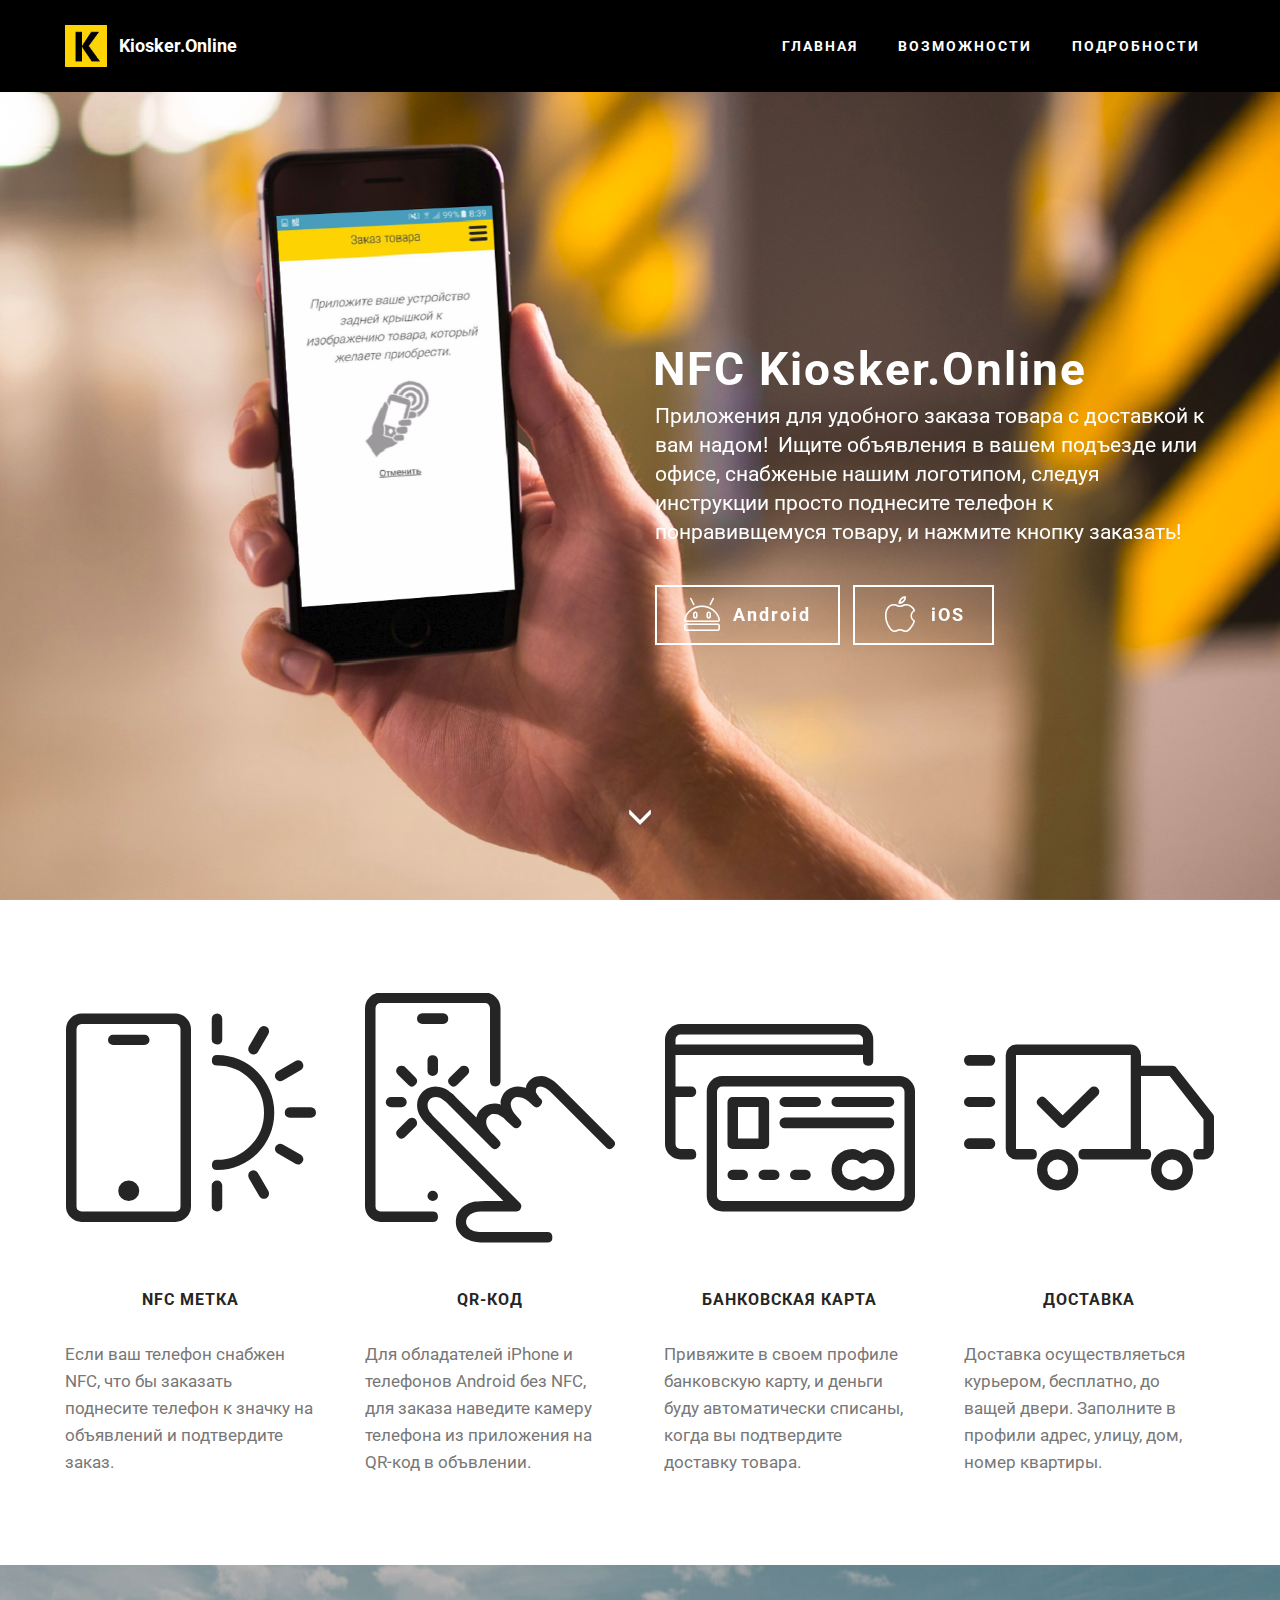
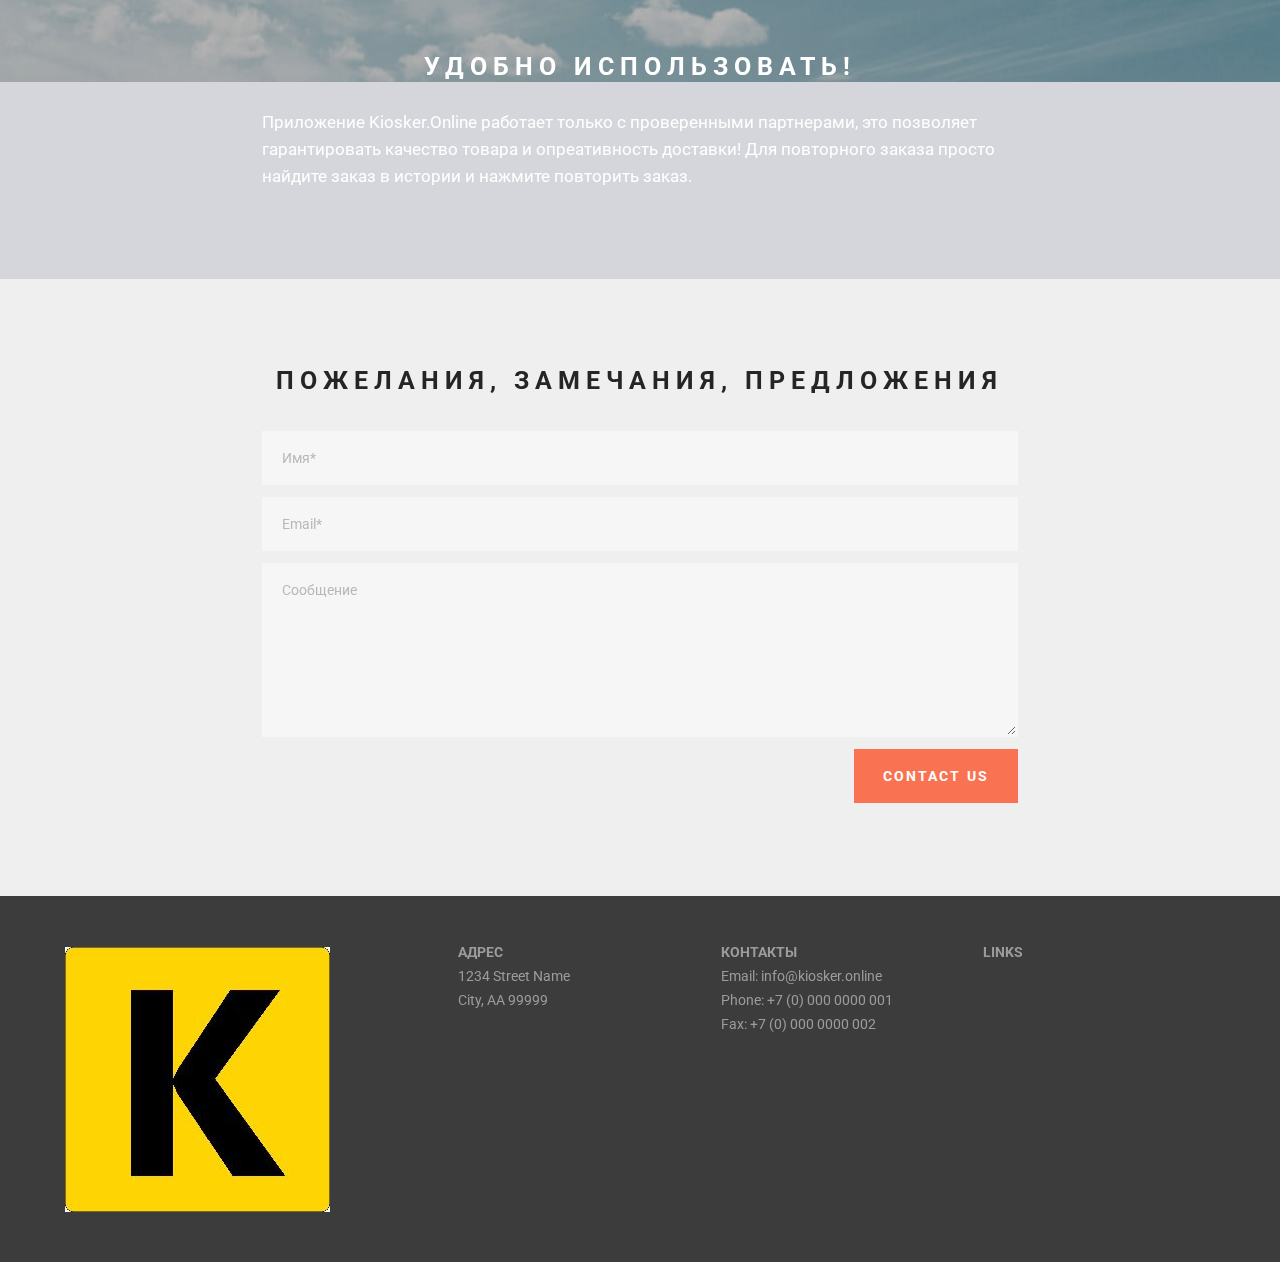
==== index.html @ 099f37dd "create github pages" ====
<!DOCTYPE html>
<html>
<head>
  <!-- Site made with Mobirise Website Builder v3.12.1, https://mobirise.com -->
  <meta charset="UTF-8">
  <meta http-equiv="X-UA-Compatible" content="IE=edge">
  <meta name="generator" content="Mobirise v3.12.1, mobirise.com">
  <meta name="viewport" content="width=device-width, initial-scale=1">
  <link rel="shortcut icon" href="assets/images/logo.png" type="image/x-icon">
  <meta name="description" content="">
  
  <link rel="stylesheet" href="https://fonts.googleapis.com/css?family=Roboto:700,400&amp;subset=cyrillic,latin,greek,vietnamese">
  <link rel="stylesheet" href="assets/web/assets/mobirise-icons/mobirise-icons.css">
  <link rel="stylesheet" href="assets/bootstrap/css/bootstrap.min.css">
  <link rel="stylesheet" href="assets/animate.css/animate.min.css">
  <link rel="stylesheet" href="assets/mobirise/css/style.css">
  <link rel="stylesheet" href="assets/dropdown-menu/style.css">
  <link rel="stylesheet" href="assets/mobirise/css/mbr-additional.css" type="text/css">
  
  
  
</head>
<body>
<section id="dropdown-menu-0">

    <nav class="navbar navbar-dropdown navbar-fixed-top">

        <div class="container">

            <div class="navbar-brand">
                <a href="index.html" class="navbar-logo"><img src="assets/images/photo-2017-03-14-15-46-128x128.jpg" alt="Mobirise"></a>
                <a class="text-white" href="https://mobirise.com">Kiosker.Online</a>
            </div>

            <button class="navbar-toggler pull-xs-right hidden-md-up" type="button" data-toggle="collapse" data-target="#exCollapsingNavbar">
                <div class="hamburger-icon"></div>
            </button>

            <ul class="nav-dropdown collapse pull-xs-right navbar-toggleable-sm nav navbar-nav" id="exCollapsingNavbar"><li class="nav-item"><a class="nav-link link" href="https://mobirise.com/">ГЛАВНАЯ</a></li><li class="nav-item dropdown"><a class="nav-link link" href="https://mobirise.com/" aria-expanded="true">ВОЗМОЖНОСТИ</a></li><li class="nav-item"><a class="nav-link link" href="https://mobirise.com/" aria-expanded="true">ПОДРОБНОСТИ</a></li></ul>

        </div>

    </nav>

</section>

<section class="engine"><a rel="external" href="https://mobirise.com">Mobirise Web Maker</a></section><section class="mbr-box mbr-section mbr-section--relative mbr-section--fixed-size mbr-section--full-height mbr-section--bg-adapted mbr-parallax-background" id="header1-6" style="background-image: url('assets/images/smartmockups0-1-2000x1296.png');">
    <div class="mbr-box__magnet mbr-box__magnet--sm-padding mbr-box__magnet--center-left mbr-after-navbar">
        
        <div class="mbr-box__container mbr-section__container container">
            <div class="mbr-box mbr-box--stretched"><div class="mbr-box__magnet mbr-box__magnet--center-left">
                <div class="row"><div class=" col-sm-6 col-sm-offset-6">
                    <div class="mbr-hero animated fadeInUp">
                        <h1 class="mbr-hero__text">NFC Kiosker.Online</h1>
                        <p class="mbr-hero__subtext">Приложения для удобного заказа товара с доставкой к вам надом! &nbsp;Ищите объявления в вашем подъезде или офисе, снабженые нашим логотипом, следуя инструкции просто поднесите телефон к понравивщемуся товару, и нажмите кнопку заказать!&nbsp;</p>
                    </div>
                    <div class="mbr-buttons btn-inverse mbr-buttons--left"><a class="mbr-buttons__btn btn btn-lg animated fadeInUp delay btn-default" href="https://play.google.com/store/apps/details?id=com.ionicframework.nfc_kiosker" target="_blank"><span class="mbri-android mbr-iconfont mbr-iconfont-btn"></span>Android</a> <a class="mbr-buttons__btn btn btn-lg animated fadeInUp delay btn-default" href="index.html"><span class="mbri-apple mbr-iconfont mbr-iconfont-btn"></span>iOS</a> </div>
                </div></div>
            </div></div>
        </div>
        <div class="mbr-arrow mbr-arrow--floating text-center">
            <div class="mbr-section__container container">
                <a class="mbr-arrow__link" href="#features1-1"><i class="glyphicon glyphicon-menu-down"></i></a>
            </div>
        </div>
    </div>
</section>

<section class="mbr-section mbr-section--relative mbr-section--fixed-size" id="features1-1" style="background-color: rgb(255, 255, 255);">
    
    
    <div class="mbr-section__container container mbr-section__container--std-top-padding" style="padding-top: 93px;">
        <div class="mbr-section__row row">
            <div class="mbr-section__col col-xs-12 col-md-3 col-sm-6">
                <div class="mbr-section__container mbr-section__container--center mbr-section__container--middle">
                    <figure class="mbr-figure"><span class="mbri-mobirise mbr-iconfont mbr-iconfont-features1"></span></figure>
                </div>
                <div class="mbr-section__container mbr-section__container--middle">
                    <div class="mbr-header mbr-header--reduce mbr-header--center mbr-header--wysiwyg">
                        <h3 class="mbr-header__text">NFC МЕТКА</h3>
                    </div>
                </div>
                <div class="mbr-section__container mbr-section__container--last" style="padding-bottom: 93px;">
                    <div class="mbr-article mbr-article--wysiwyg">
                        <p>Если ваш телефон снабжен NFC, что бы заказать поднесите телефон к значку на объявлений и подтвердите заказ.</p>
                    </div>
                </div>
                
            </div>
            <div class="mbr-section__col col-xs-12 col-md-3 col-sm-6">
                <div class="mbr-section__container mbr-section__container--center mbr-section__container--middle">
                    <figure class="mbr-figure"><span class="mbri-touch mbr-iconfont mbr-iconfont-features1"></span></figure>
                </div>
                <div class="mbr-section__container mbr-section__container--middle">
                    <div class="mbr-header mbr-header--reduce mbr-header--center mbr-header--wysiwyg">
                        <h3 class="mbr-header__text">QR-КОД</h3>
                    </div>
                </div>
                <div class="mbr-section__container mbr-section__container--last" style="padding-bottom: 93px;">
                    <div class="mbr-article mbr-article--wysiwyg">
                        <p>Для обладателей iPhone и телефонов Android без NFC, для заказа наведите камеру телефона из приложения на QR-код в объвлении.</p>
                    </div>
                </div>
                
            </div>
            <div class="clearfix visible-sm-block"></div>
            <div class="mbr-section__col col-xs-12 col-md-3 col-sm-6">
                <div class="mbr-section__container mbr-section__container--center mbr-section__container--middle">
                    <figure class="mbr-figure"><span class="mbri-credit-card mbr-iconfont mbr-iconfont-features1"></span></figure>
                </div>
                <div class="mbr-section__container mbr-section__container--middle">
                    <div class="mbr-header mbr-header--reduce mbr-header--center mbr-header--wysiwyg">
                        <h3 class="mbr-header__text">БАНКОВСКАЯ КАРТА</h3>
                    </div>
                </div>
                <div class="mbr-section__container mbr-section__container--last" style="padding-bottom: 93px;">
                    <div class="mbr-article mbr-article--wysiwyg">
                        <p>Привяжите в своем профиле банковскую карту, и деньги буду автоматически списаны, когда вы подтвердите доставку товара.</p>
                    </div>
                </div>
                
            </div>
            
            <div class="mbr-section__col col-xs-12 col-md-3 col-sm-6">
                <div class="mbr-section__container mbr-section__container--center mbr-section__container--middle">
                    <figure class="mbr-figure"><span class="mbri-delivery mbr-iconfont mbr-iconfont-features1"></span></figure>
                </div>
                <div class="mbr-section__container mbr-section__container--middle">
                    <div class="mbr-header mbr-header--reduce mbr-header--center mbr-header--wysiwyg">
                        <h3 class="mbr-header__text">ДОСТАВКА</h3>
                    </div>
                </div>
                <div class="mbr-section__container mbr-section__container--last" style="padding-bottom: 93px;">
                    <div class="mbr-article mbr-article--wysiwyg">
                        <p>Доставка осуществляеться курьером, бесплатно, до ващей двери. Заполните в профили адрес, улицу, дом, номер квартиры.</p>
                    </div>
                </div>
                
            </div>
            
            
            
        </div>
    </div>
</section>

<section class="mbr-section mbr-section--relative mbr-section--fixed-size mbr-parallax-background" id="content5-3" style="background-image: url(assets/images/bg3.jpg);">
    <div class="mbr-overlay" style="opacity: 0.2; background-color: rgb(40, 50, 78);"></div>
    <div class="mbr-section__container container mbr-section__container--first" style="padding-top: 93px;">
        <div class="mbr-header mbr-header--wysiwyg row">
            <div class="col-sm-8 col-sm-offset-2">
                <h3 class="mbr-header__text">УДОБНО ИСПОЛЬЗОВАТЬ!</h3>
                
            </div>
        </div>
    </div>
    <div class="mbr-section__container container mbr-section__container--last" style="padding-bottom: 93px;">
        <div class="row">
            <div class="mbr-article mbr-article--wysiwyg col-sm-8 col-sm-offset-2"><p>Приложение Kiosker.Online работает только с проверенными партнерами, это позволяет гарантировать качество товара и опреативность доставки! Для повторного заказа просто найдите заказ в истории и нажмите повторить заказ.</p></div>
        </div>
    </div>
    
</section>

<section class="mbr-section mbr-section--relative mbr-section--fixed-size" id="form1-4" style="background-color: rgb(239, 239, 239);">
    
    <div class="mbr-section__container mbr-section__container--std-padding container" style="padding-top: 93px; padding-bottom: 93px;">
        <div class="row">
            <div class="col-sm-12">
                <div class="row">
                    <div class="col-sm-8 col-sm-offset-2" data-form-type="formoid">
                        <div class="mbr-header mbr-header--center mbr-header--std-padding">
                            <h2 class="mbr-header__text">ПОЖЕЛАНИЯ, ЗАМЕЧАНИЯ, ПРЕДЛОЖЕНИЯ</h2>
                        </div>
                        <div data-form-alert="true">
                            <div class="hide" data-form-alert-success="true">Спасибо, нам важен каждый клиент! </div>
                        </div>
                        <form action="https://mobirise.com/" method="post" data-form-title="ПОЖЕЛАНИЯ, ЗАМЕЧАНИЯ, ПРЕДЛОЖЕНИЯ">
                            <input type="hidden" value="IrYfnDgHt0lF+n8051tqb4N6MFujDBCot67UjeYM6ugZHODGiWJWRlu5+l/qphDqP/v6U39AuwqkCB7ndZNNVxnUmn3I4M/RVHMzPq2l0dJ2kVwORsWY8mDXvCJBvxsF" data-form-email="true">
                            <div class="form-group">
                                <input type="text" class="form-control" name="name" required="" placeholder="Имя*" data-form-field="Name">
                            </div>
                            <div class="form-group">
                                <input type="email" class="form-control" name="email" required="" placeholder="Email*" data-form-field="Email">
                            </div>
                            
                            <div class="form-group">
                                <textarea class="form-control" name="message" rows="7" placeholder="Сообщение" data-form-field="Message"></textarea>
                            </div>
                            <div class="mbr-buttons mbr-buttons--right"><button type="submit" class="mbr-buttons__btn btn btn-lg btn-danger">CONTACT US</button></div>
                        </form>
                    </div>
                </div>
            </div>
        </div>
    </div>
</section>

<section class="mbr-section mbr-section--relative mbr-section--fixed-size" id="contacts1-5" style="background-color: rgb(60, 60, 60);">
    
    <div class="mbr-section__container container">
        <div class="mbr-contacts mbr-contacts--wysiwyg row" style="padding-top: 45px; padding-bottom: 45px;">
            <div class="col-sm-4">
                <div><a href="index.html"><img src="assets/images/photo-2017-03-14-15-46-265x265.jpg" class="mbr-contacts__img mbr-contacts__img--left"></a></div>
            </div>
            <div class="col-sm-8">
                <div class="row">
                    <div class="col-sm-4">
                        <p class="mbr-contacts__text"><strong>АДРЕС</strong><br>
1234 Street Name<br>
City, AA 99999</p>
                    </div>
                    <div class="col-sm-4">
                        <p class="mbr-contacts__text"><strong>КОНТАКТЫ</strong><br>
Email: info@kiosker.online<br>
Phone: +7 (0) 000 0000 001<br>
Fax: +7 (0) 000 0000 002</p>
                    </div>
                    <div class="col-sm-4"><p class="mbr-contacts__text"><strong>LINKS</strong></p><ul class="mbr-contacts__list"><li><br></li></ul></div>
                </div>
            </div>
        </div>
    </div>
</section>


  <script src="assets/web/assets/jquery/jquery.min.js"></script>
  <script src="assets/bootstrap/js/bootstrap.min.js"></script>
  <script src="assets/smooth-scroll/smooth-scroll.js"></script>
  <script src="assets/jarallax/jarallax.js"></script>
  <!--[if lte IE 9]>
    <script src="assets/jquery-placeholder/jquery.placeholder.min.js"></script>
  <![endif]-->
  <script src="assets/mobirise/js/script.js"></script>
  <script src="assets/dropdown-menu/script.js"></script>
  <script src="assets/formoid/formoid.min.js"></script>
  
  
</body>
</html>
---- assets/web/assets/mobirise-icons/mobirise-icons.css ----
@font-face {
  font-family: 'MobiriseIcons';
  src:  url('mobirise-icons.eot?spat4u');
  src:  url('mobirise-icons.eot?spat4u#iefix') format('embedded-opentype'),
    url('mobirise-icons.ttf?spat4u') format('truetype'),
    url('mobirise-icons.woff?spat4u') format('woff'),
    url('mobirise-icons.svg?spat4u#MobiriseIcons') format('svg');
  font-weight: normal;
  font-style: normal;
}

[class^="mbri-"], [class*=" mbri-"] {
  /* use !important to prevent issues with browser extensions that change fonts */
  font-family: MobiriseIcons !important;
  speak: none;
  font-style: normal;
  font-weight: normal;
  font-variant: normal;
  text-transform: none;
  line-height: 1;

  /* Better Font Rendering =========== */
  -webkit-font-smoothing: antialiased;
  -moz-osx-font-smoothing: grayscale;
}

.mbri-alert:before {
  content: "\e900";
}
.mbri-android:before {
  content: "\e901";
}
.mbri-apple:before {
  content: "\e902";
}
.mbri-arrow-next:before {
  content: "\e903";
}
.mbri-arrow-prev:before {
  content: "\e904";
}
.mbri-bookmark:before {
  content: "\e905";
}
.mbri-bootstrap:before {
  content: "\e906";
}
.mbri-briefcase:before {
  content: "\e907";
}
.mbri-browse:before {
  content: "\e908";
}
.mbri-calendar:before {
  content: "\e909";
}
.mbri-camera:before {
  content: "\e90a";
}
.mbri-cart-add:before {
  content: "\e90b";
}
.mbri-cart-full:before {
  content: "\e90c";
}
.mbri-cash:before {
  content: "\e90d";
}
.mbri-change-style:before {
  content: "\e90e";
}
.mbri-chat:before {
  content: "\e90f";
}
.mbri-clock:before {
  content: "\e910";
}
.mbri-close:before {
  content: "\e911";
}
.mbri-cloud:before {
  content: "\e912";
}
.mbri-code:before {
  content: "\e913";
}
.mbri-contact-form:before {
  content: "\e914";
}
.mbri-credit-card:before {
  content: "\e915";
}
.mbri-cursor-click:before {
  content: "\e916";
}
.mbri-cust-feedback:before {
  content: "\e917";
}
.mbri-database:before {
  content: "\e918";
}
.mbri-delivery:before {
  content: "\e919";
}
.mbri-desktop:before {
  content: "\e91a";
}
.mbri-devices:before {
  content: "\e91b";
}
.mbri-down:before {
  content: "\e91c";
}
.mbri-download:before {
  content: "\e972";
}
.mbri-drag-n-drop:before {
  content: "\e91e";
}
.mbri-edit:before {
  content: "\e91f";
}
.mbri-edit2:before {
  content: "\e920";
}
.mbri-error:before {
  content: "\e921";
}
.mbri-extension:before {
  content: "\e922";
}
.mbri-features:before {
  content: "\e923";
}
.mbri-file:before {
  content: "\e924";
}
.mbri-flag:before {
  content: "\e925";
}
.mbri-folder:before {
  content: "\e926";
}
.mbri-gift:before {
  content: "\e927";
}
.mbri-globe:before {
  content: "\e928";
}
.mbri-globe-2:before {
  content: "\e929";
}
.mbri-growing-chart:before {
  content: "\e92a";
}
.mbri-hearth:before {
  content: "\e92b";
}
.mbri-help:before {
  content: "\e92c";
}
.mbri-home:before {
  content: "\e92d";
}
.mbri-hot-cup:before {
  content: "\e92e";
}
.mbri-idea:before {
  content: "\e92f";
}
.mbri-image-gallery:before {
  content: "\e930";
}
.mbri-image-slider:before {
  content: "\e931";
}
.mbri-info:before {
  content: "\e932";
}
.mbri-key:before {
  content: "\e933";
}
.mbri-laptop:before {
  content: "\e934";
}
.mbri-layers:before {
  content: "\e935";
}
.mbri-left:before {
  content: "\e936";
}
.mbri-letter:before {
  content: "\e937";
}
.mbri-like:before {
  content: "\e938";
}
.mbri-link:before {
  content: "\e939";
}
.mbri-lock:before {
  content: "\e93a";
}
.mbri-login:before {
  content: "\e93b";
}
.mbri-logout:before {
  content: "\e93c";
}
.mbri-magic-stick:before {
  content: "\e93d";
}
.mbri-map-pin:before {
  content: "\e93e";
}
.mbri-menu:before {
  content: "\e93f";
}
.mbri-mobile:before {
  content: "\e940";
}
.mbri-mobile2:before {
  content: "\e941";
}
.mbri-mobirise:before {
  content: "\e942";
}
.mbri-music:before {
  content: "\e943";
}
.mbri-new-file:before {
  content: "\e944";
}
.mbri-opened-folder:before {
  content: "\e945";
}
.mbri-pages:before {
  content: "\e946";
}
.mbri-paper-plane:before {
  content: "\e947";
}
.mbri-paperclip:before {
  content: "\e948";
}
.mbri-photo:before {
  content: "\e949";
}
.mbri-photos:before {
  content: "\e94a";
}
.mbri-pin:before {
  content: "\e94b";
}
.mbri-play:before {
  content: "\e94c";
}
.mbri-plus:before {
  content: "\e94d";
}
.mbri-preview:before {
  content: "\e94e";
}
.mbri-print:before {
  content: "\e94f";
}
.mbri-protect:before {
  content: "\e950";
}
.mbri-question:before {
  content: "\e951";
}
.mbri-quote:before {
  content: "\e952";
}
.mbri-refresh:before {
  content: "\e953";
}
.mbri-responsive:before {
  content: "\e954";
}
.mbri-right:before {
  content: "\e955";
}
.mbri-rocket:before {
  content: "\e956";
}
.mbri-sad-face:before {
  content: "\e957";
}
.mbri-sale:before {
  content: "\e958";
}
.mbri-save:before {
  content: "\e959";
}
.mbri-search:before {
  content: "\e95a";
}
.mbri-setting:before {
  content: "\e95b";
}
.mbri-setting2:before {
  content: "\e95c";
}
.mbri-setting3:before {
  content: "\e95d";
}
.mbri-share:before {
  content: "\e95e";
}
.mbri-shopping-bag:before {
  content: "\e95f";
}
.mbri-shopping-basket:before {
  content: "\e960";
}
.mbri-shopping-cart:before {
  content: "\e961";
}
.mbri-sites:before {
  content: "\e962";
}
.mbri-smile-face:before {
  content: "\e963";
}
.mbri-speed:before {
  content: "\e964";
}
.mbri-star:before {
  content: "\e965";
}
.mbri-success:before {
  content: "\e966";
}
.mbri-sun:before {
  content: "\e967";
}
.mbri-tablet:before {
  content: "\e968";
}
.mbri-target:before {
  content: "\e969";
}
.mbri-timer:before {
  content: "\e96a";
}
.mbri-to-ftp:before {
  content: "\e96b";
}
.mbri-to-local-drive:before {
  content: "\e96c";
}
.mbri-touch-swipe:before {
  content: "\e96d";
}
.mbri-touch:before {
  content: "\e96e";
}
.mbri-trash:before {
  content: "\e96f";
}
.mbri-unlock:before {
  content: "\e970";
}
.mbri-up:before {
  content: "\e971";
}
.mbri-upload:before {
  content: "\e91d";
}
.mbri-user:before {
  content: "\e973";
}
.mbri-user2:before {
  content: "\e974";
}
.mbri-users:before {
  content: "\e975";
}
.mbri-video:before {
  content: "\e976";
}
.mbri-video-play:before {
  content: "\e977";
}
.mbri-watch:before {
  content: "\e978";
}
.mbri-website-theme:before {
  content: "\e979";
}
.mbri-wifi:before {
  content: "\e97a";
}
.mbri-windows:before {
  content: "\e97b";
}
---- assets/mobirise/css/style.css ----
.is-builder .animated {
  -webkit-animation-name: none !important;
  animation-name: none !important;
}
html {
  position: relative;
  min-height: 100%;
}
.mbr-embedded-video {
  position: relative;
}
.mbr-background-video,
.mbr-background-video-preview {
  bottom: 0;
  left: 0;
  overflow: hidden;
  position: absolute;
  right: 0;
  top: 0;
}
.mbr-parallax-background,
.mbr-background {
  background-attachment: fixed !important;
  background-position: 50% 0;
  background-repeat: no-repeat;
  background-size: cover !important;
}
.mbr-hidden-scrollbar .mbr-parallax-background {
  background-size: auto 130%;
}
.mobile .mbr-parallax-background {
  background-attachment: scroll !important;
}
.mbr-background {
  background-attachment: scroll !important;
}
.mbr-navbar {
  position: relative;
  width: 100%;
}
.mbr-navbar:before {
  content: "";
  display: block;
}
.mbr-navbar__brand-link:after,
.mbr-navbar__brand-img {
  max-height: 74px;
  height: 100%;
}
.mbr-navbar:before,
.mbr-navbar__container {
  height: 98px;
}
.mbr-navbar--ss .mbr-navbar__brand-link:after,
.mbr-navbar--ss .mbr-navbar__brand-img {
  height: 74px;
}
.mbr-navbar--ss:before,
.mbr-navbar--ss .mbr-navbar__container {
  height: 98px;
}
.mbr-navbar--xs .mbr-navbar__brand-link:after,
.mbr-navbar--xs .mbr-navbar__brand-img {
  height: 32px;
}
.mbr-navbar--xs:before,
.mbr-navbar--xs .mbr-navbar__container {
  height: 56px;
}
.mbr-navbar--s .mbr-navbar__brand-link:after,
.mbr-navbar--s .mbr-navbar__brand-img {
  height: 48px;
}
.mbr-navbar--s:before,
.mbr-navbar--s .mbr-navbar__container {
  height: 72px;
}
.mbr-navbar--m .mbr-navbar__brand-link:after,
.mbr-navbar--m .mbr-navbar__brand-img {
  height: 64px;
}
.mbr-navbar--m:before,
.mbr-navbar--m .mbr-navbar__container {
  height: 88px;
}
.mbr-navbar--l .mbr-navbar__brand-link:after,
.mbr-navbar--l .mbr-navbar__brand-img {
  height: 96px;
}
.mbr-navbar--l:before,
.mbr-navbar--l .mbr-navbar__container {
  height: 120px;
}
.mbr-navbar--xl .mbr-navbar__brand-link:after,
.mbr-navbar--xl .mbr-navbar__brand-img {
  height: 128px;
}
.mbr-navbar--xl:before,
.mbr-navbar--xl .mbr-navbar__container {
  height: 152px;
}
.mbr-navbar--short .mbr-navbar__brand-link:after,
.mbr-navbar--short .mbr-navbar__brand-img {
  height: 40px;
}
.mbr-navbar--short .mbr-brand__logo .mbr-iconfont{
  font-size: 40px;
}
.mbr-navbar--short:before,
.mbr-navbar--short .mbr-navbar__container {
  height: 64px;
}
.mbr-navbar--short .mbr-navbar__container {
  padding: 12px 0;
}
@media (max-width: 767px) {
  .mbr-navbar--short .mbr-navbar__brand-link:after,
  .mbr-navbar--short .mbr-navbar__brand-img {
    height: 31px;
  }
  .mbr-navbar--short:before,
  .mbr-navbar--short .mbr-navbar__container {
    height: 45px;
  }
  .mbr-navbar--short .mbr-navbar__container {
    padding: 7px 0;
  }
}
.mbr-navbar__brand-img {
  position: relative;
}
.mbr-navbar__brand-img,
.mbr-navbar__container,
.mbr-navbar__section {
  -webkit-transition: all 300ms ease-in-out 0s;
  -o-transition: all 300ms ease-in-out 0s;
  transition: all 300ms ease-in-out 0s;
}
.mbr-navbar__section {
  background: #2c2c2c;
  height: auto;
  position: absolute;
  top: 0;
  width: 100%;
  z-index: 1000;
}
.mbr-navbar__container {
  display: table;
  padding: 12px 0;
  width: 100%;
}
.mbr-navbar__menu-box {
  display: table;
  width: 100%;
}
.mbr-navbar__menu-box--inline-left,
.mbr-navbar__menu-box--inline-center,
.mbr-navbar__menu-box--inline-right {
  display: block;
  text-align: left;
}
.mbr-navbar__menu-box--inline-center {
  text-align: center;
}
.mbr-navbar__menu-box--inline-right {
  text-align: right;
}
.mbr-navbar__column {
  display: table-cell;
  vertical-align: middle;
}
.mbr-navbar__column--xxs {
  width: 1%;
}
.mbr-navbar__column--xs {
  width: 10%;
}
.mbr-navbar__column--s {
  width: 20%;
}
.mbr-navbar__column--m {
  width: 30%;
}
.mbr-navbar__column--l {
  width: 40%;
}
.mbr-navbar__column--xl {
  width: 50%;
}
.mbr-navbar__menu-box--inline-left .mbr-navbar__column,
.mbr-navbar__menu-box--inline-center .mbr-navbar__column,
.mbr-navbar__menu-box--inline-right .mbr-navbar__column {
  display: inline-block;
}
.mbr-navbar__items {
  float: left;
  padding-left: 0px;
  position: relative;
  left: -20px;
}
.mbr-navbar__items--right {
  float: right;
  left: 0;
}
.float-left {
  float: left;
}
.mbr-navbar__item {
  display: block;
  float: left;
  position: relative;
}
.mbr-navbar__hamburger {
  display: none;
  margin-top: -11px;
  position: absolute;
  right: 0;
  top: 50%;
  z-index: 10000;
}
.mbr-navbar--collapsed .mbr-navbar__container {
  position: relative;
}
.mbr-navbar--collapsed .mbr-navbar__column {
  display: block;
  width: 100%;
}
.mbr-navbar--collapsed .mbr-navbar__items--right {
  padding-top: 13px;
}
.mbr-navbar--collapsed .mbr-navbar__menu {
  background: rgba(0, 0, 0, 0.9);
  display: none;
  height: 100%;
  left: 0;
  position: fixed;
  top: 0;
  width: 100%;
  z-index: 9999;
}
.mbr-navbar--collapsed .mbr-navbar__menu-box {
  display: table-cell;
  vertical-align: middle;
}
.mbr-navbar--collapsed .mbr-navbar__items {
  float: none;
}
.mbr-navbar--collapsed .mbr-navbar__item {
  float: none;
}
.mbr-navbar--collapsed .mbr-navbar__hamburger {
  display: block;
}
.mbr-navbar--collapsed.mbr-navbar--open .mbr-navbar__menu {
  display: table;
}
.mbr-navbar--collapsed.mbr-navbar--open:not(.mbr-navbar--sticky) .mbr-navbar__section {
  background: none;
  position: fixed;
}
.mbr-navbar--collapsed.mbr-navbar--open .mbr-navbar__brand {
  visibility: hidden;
}
.mbr-navbar--collapsed.mbr-navbar--sticky.mbr-navbar--open .mbr-navbar__brand {
  visibility: visible;
}
.mbr-navbar--collapsed.mbr-navbar--open .mbr-navbar__brand-img,
.mbr-navbar--collapsed.mbr-navbar--open .mbr-navbar__container {
  -webkit-transition: none;
  -o-transition: none;
  transition: none;
}
.mbr-navbar--freeze.mbr-navbar--collapsed.mbr-navbar--open .mbr-navbar__hamburger,
.mbr-navbar--freeze.mbr-navbar--collapsed.mbr-navbar--open .mbr-navbar__hamburger:hover {
  color: #fff !important;
}
.mbr-navbar--sticky .mbr-navbar__section {
  position: fixed;
}
.mbr-navbar--absolute {
  position: absolute;
}
/* fix for popup menu conflict */
@media (max-width: 480px) {
  .mbr-navbar--absolute.mbr-navbar[id^=menu-] {
    position: absolute;
  }
}
.mbr-navbar--transparent .mbr-navbar__section {
  background: none;
}
.mbr-navbar--stuck .mbr-navbar__section,
.mbr-navbar--relative .mbr-navbar__section {
  background: #2c2c2c;
}
@media (max-width: 991px) {
  .mbr-navbar--auto-collapse .mbr-navbar__container {
    position: relative;
  }
  .mbr-navbar--auto-collapse .mbr-navbar__column {
    display: block;
    width: 100%;
  }
  .mbr-navbar__column {
    max-height: 100vh;
    overflow-x: hidden;
    overflow-y:auto;
  }
  .mbr-navbar__column::-webkit-scrollbar {
    display:none;
  }
  .mbr-navbar--auto-collapse .mbr-navbar__items--right {
    padding-top: 13px;
  }
  .mbr-navbar--auto-collapse .mbr-navbar__menu {
    background: rgba(0, 0, 0, 0.9);
    display: none;
    height: 100%;
    left: 0;
    position: fixed;
    top: 0;
    width: 100%;
    z-index: 9999;
  }
  .mbr-navbar--auto-collapse .mbr-navbar__menu-box {
    display: table-cell;
    vertical-align: middle;
  }
  .mbr-navbar--auto-collapse .mbr-navbar__items {
    float: none;
  }
  .mbr-navbar--auto-collapse .mbr-navbar__item {
    float: none;
  }
  .mbr-navbar--auto-collapse .mbr-navbar__hamburger {
    display: block;
  }
  .mbr-navbar--auto-collapse.mbr-navbar--open .mbr-navbar__menu {
    display: table;
  }
  .mbr-navbar--auto-collapse.mbr-navbar--open:not(.mbr-navbar--sticky) .mbr-navbar__section {
    background: none;
    position: fixed;
  }
  .mbr-navbar--auto-collapse.mbr-navbar--open .mbr-navbar__brand {
    visibility: hidden;
  }
  .mbr-navbar--auto-collapse.mbr-navbar--sticky.mbr-navbar--open .mbr-navbar__brand {
    visibility: visible;
  }
  .mbr-navbar--auto-collapse.mbr-navbar--open .mbr-navbar__brand-img,
  .mbr-navbar--auto-collapse.mbr-navbar--open .mbr-navbar__container {
    -webkit-transition: none;
    -o-transition: none;
    transition: none;
  }
}
.mbr-after-navbar:before {
  content: "";
  display: block;
  height: 98px;
}
.mbr-hamburger {
  cursor: pointer;
  height: 23px;
  width: 30px;
}
.mbr-hamburger:focus {
  outline: none;
}
.mbr-hamburger__line,
.mbr-hamburger__line:before,
.mbr-hamburger__line:after {
  content: "";
  position: absolute;
  display: block;
  height: 1px;
  cursor: pointer;
}
.mbr-hamburger__line,
.mbr-hamburger__line:before,
.mbr-hamburger__line:after {
  width: 30px;
  border-bottom: 5px solid;
  top: 9px;
}
.mbr-hamburger__line:before {
  top: -9px;
}
.mbr-hamburger__line:after {
  top: 9px;
}
.mbr-hamburger__line,
.mbr-hamburger__line:before,
.mbr-hamburger__line:after {
  -webkit-transition: all 300ms ease-in-out;
  transition: all 300ms ease-in-out;
}
.mbr-hamburger--open .mbr-hamburger__line {
  border-color: transparent;
}
.mbr-hamburger--open .mbr-hamburger__line:before,
.mbr-hamburger--open .mbr-hamburger__line:after {
  top: 0;
}
.mbr-hamburger--open .mbr-hamburger__line:before {
  -ms-transform: rotate(45deg);
  -webkit-transform: rotate(45deg);
  transform: rotate(45deg);
}
.mbr-hamburger--open .mbr-hamburger__line:after {
  top: 10px;
  -ms-transform: translatey(-10px) rotate(-45deg);
  -webkit-transform: translatey(-10px) rotate(-45deg);
  transform: translatey(-10px) rotate(-45deg);
}
@media (max-width: 767px) {
  .mbr-hamburger {
    height: 23px;
    width: 27px;
  }
  .mbr-hamburger__line,
  .mbr-hamburger__line:before,
  .mbr-hamburger__line:after {
    width: 27px;
    border-bottom: 4px solid;
    top: 9px;
  }
  .mbr-hamburger__line:before {
    top: -9px;
  }
  .mbr-hamburger__line:after {
    top: 9px;
  }
}

.navbar-dropdown .hamburger-icon {
  content: "";
  width: 16px;
  -webkit-box-shadow: 0 -6px 0 1px,0 0 0 1px,0 6px 0 1px;
  -moz-box-shadow: 0 -6px 0 1px,0 0 0 1px,0 6px 0 1px;
  box-shadow: 0 -6px 0 1px,0 0 0 1px,0 6px 0 1px;
}

.mbr-brand {
  display: block;
  float: left;
  position: relative;
}
.mbr-brand,
.mbr-brand:hover {
  text-decoration: none;
}
.mbr-brand__name {
  display: block;
  font-weight: bold;
  margin-top: 5px;
  text-align: center;
}
.mbr-brand__name,
.mbr-brand__name:hover {
  text-decoration: none;
}
.mbr-brand--inline {
  display: table;
}
.mbr-brand--inline:after {
  content: "";
  display: table-cell;
  width: 1px;
}
.mbr-brand--inline .mbr-brand__logo,
.mbr-brand--inline .mbr-brand__name {
  display: table-cell;
  vertical-align: middle;
}
.mbr-brand--inline .mbr-brand__logo {
  padding-right: 10px;
}
.mbr-brand--inline .mbr-brand__name {
  margin: 0;
  text-align: left;
}
.mbr-form {
  display: table;
  margin-top: -13px;
  position: relative;
  top: 14px;
  width: 100%;
}
.mbr-form__left,
.mbr-form__right {
  display: table-cell;
  vertical-align: top;
}
.mbr-form__left {
  padding-right: 3px;
}
.mbr-form__right {
  width: 1px;
}
@media (max-width: 530px) {
  .mbr-form {
    display: block;
    margin-top: -27px;
    position: relative;
    top: 26px;
  }
  .mbr-form__left,
  .mbr-form__right {
    display: block;
  }
  .mbr-form__left {
    margin-bottom: 12px;
    padding-right: 0;
  }
  .mbr-form__right {
    width: 100%;
  }
}
.mbr-section {
  padding: 0 20px;
}
.mbr-section--no-padding {
  padding: 0;
}
.mbr-section--relative {
  position: relative;
}
.mbr-section--fixed-size {
  overflow: hidden;
}
.mbr-section--full-height {
  height: 100vh;
}
.mbr-section--full-height.mbr-after-navbar:before {
  display: none;
}
.mbr-section--bg-adapted {
  background-attachment: scroll;
  background-position: 50% 0;
  background-repeat: no-repeat;
  background-size: cover;
}
.mbr-section--gray {
  background-color: #444444;
}
.mbr-section--light-gray {
  background-color: #f0f0f0;
}
.mbr-section--dark-gray {
  background-color: #3c3c3c;
}
.mbr-section__container {
  padding: 0;
  position: relative;
  z-index: 3;
}
.mbr-section__container--center {
  text-align: center;
}
.mbr-section__container--std-padding {
  padding: 93px 0;
}
.mbr-section__container--std-top-padding {
  padding-top: 93px;
}
.mbr-section__container--std-bot-padding {
  padding-bottom: 93px;
}
.mbr-section__container--sm-padding {
  padding: 41px 0;
}
.mbr-section__container--sm-top-padding {
  padding-top: 41px;
}
.mbr-section__container--sm-bot-padding {
  padding-bottom: 41px;
}
.mbr-section__container--isolated {
  padding-bottom: 93px;
  padding-top: 93px;
}
.mbr-section__container--first {
  padding-top: 93px;
  padding-bottom: 41px;
}
.mbr-section__container--middle {
  padding-bottom: 41px;
}
.mbr-section__container--last {
  padding-bottom: 93px;
}
.mbr-section__row {
  margin-left: -24px;
  margin-right: -24px;
}
.mbr-section__col {
  overflow: hidden;
  padding-left: 24px;
  padding-right: 24px;
}
.mbr-section__left {
  padding-right: 40px;
}
.mbr-section__right {
  padding-left: 15px;
}
.mbr-section__header {
  line-height: 1.5em;
  margin: -10px 0 0;
  text-align: center;
}
@media (min-width: 768px) {
  .mbr-section--short-paddings .mbr-section__container--std-padding {
    padding: 59px 0;
  }
  .mbr-section--short-paddings .mbr-section__container--std-top-padding {
    padding-top: 59px;
  }
  .mbr-section--short-paddings .mbr-section__container--std-bot-padding {
    padding-bottom: 59px;
  }
  .mbr-section--short-paddings .mbr-section__container--sm-padding {
    padding: 41px 0;
  }
  .mbr-section--short-paddings .mbr-section__container--sm-top-padding {
    padding-top: 41px;
  }
  .mbr-section--short-paddings .mbr-section__container--sm-bot-padding {
    padding-bottom: 41px;
  }
  .mbr-section--short-paddings .mbr-section__container--isolated {
    padding-bottom: 59px;
    padding-top: 59px;
  }
  .mbr-section--short-paddings .mbr-section__container--first {
    padding-top: 59px;
    padding-bottom: 41px;
  }
  .mbr-section--short-paddings .mbr-section__container--middle {
    padding-bottom: 41px;
  }
  .mbr-section--short-paddings .mbr-section__container--last {
    padding-bottom: 59px;
  }
}
@media (max-width: 767px) {
  .mbr-section__left {
    padding-right: 15px;
  }
  .mbr-section__right {
    padding-left: 15px;
    padding-top: 51px;
  }
}
.mbr-arrow {
  bottom: 71px;
  left: 0;
  line-height: 1px;
  padding: 0 20px;
  position: absolute;
  width: 100%;
  z-index: 3;
}
.mbr-arrow__link {
  display: inline-block;
  font-size: 26px;
}
.mbr-arrow__link,
.mbr-arrow__link:hover,
.mbr-arrow__link:focus {
  color: #fff;
}
.mbr-arrow--floating .mbr-arrow__link {
  -webkit-animation: floating-arrow 1.6s infinite ease-in-out 0s;
  -o-animation: floating-arrow 1.6s infinite ease-in-out 0s;
  animation: floating-arrow 1.6s infinite ease-in-out 0s;
}
@-webkit-keyframes floating-arrow {
  from {
    -webkit-transform: translateY(0);
    transform: translateY(0);
  }
  65% {
    -webkit-transform: translateY(11px);
    transform: translateY(11px);
  }
  to {
    -webkit-transform: translateY(0);
    transform: translateY(0);
  }
}
@-o-keyframes floating-arrow {
  from {
    -webkit-transform: translateY(0);
    transform: translateY(0);
  }
  65% {
    -webkit-transform: translateY(11px);
    transform: translateY(11px);
  }
  to {
    -webkit-transform: translateY(0);
    transform: translateY(0);
  }
}
@keyframes floating-arrow {
  from {
    -webkit-transform: translateY(0);
    transform: translateY(0);
  }
  65% {
    -webkit-transform: translateY(11px);
    transform: translateY(11px);
  }
  to {
    -webkit-transform: translateY(0);
    transform: translateY(0);
  }
}
.mbr-arrow--dark .mbr-arrow__link,
.mbr-arrow--dark .mbr-arrow__link:hover,
.mbr-arrow--dark .mbr-arrow__link:focus {
  color: #252525;
}
@media (max-width: 767px) {
  .mbr-arrow {
    bottom: 41px;
  }
}
@media (max-width: 320px) {
  .mbr-arrow {
    bottom: 21px;
    text-align: center;
  }
}
@media all and (device-width: 320px) and (device-height: 568px) and (orientation: portrait) {
  .mbr-arrow {
    bottom: 31px;
  }
}
.mbr-box {
  display: table;
  width: 100%;
}
.mbr-box--fixed {
  table-layout: fixed;
}
.mbr-box--stretched {
  height: 100%;
}
.mbr-box__magnet {
  display: table-cell;
  float: none;
  height: 100%;
  margin-bottom: 0;
  margin-top: 0;
  text-align: center;
  vertical-align: middle;
}
.mbr-box__magnet--sm-padding {
  padding: 41px 0;
}
.mbr-box__magnet--top-left,
.mbr-box__magnet--top-center,
.mbr-box__magnet--top-right {
  vertical-align: top;
}
.mbr-box__magnet--bottom-left,
.mbr-box__magnet--bottom-center,
.mbr-box__magnet--bottom-right {
  vertical-align: bottom;
}
.mbr-box__magnet--top-left,
.mbr-box__magnet--center-left,
.mbr-box__magnet--bottom-left {
  text-align: left;
}
.mbr-box__magnet--top-right,
.mbr-box__magnet--center-right,
.mbr-box__magnet--bottom-right {
  text-align: right;
}
.mbr-box__container {
  height: 50%;
}
@media (max-width: 767px) {
  .mbr-box__container {
    height: 100%;
  }
  .mbr-box--adapted {
    display: block;
  }
  .mbr-box--adapted > .mbr-box__magnet {
    display: block;
    height: auto;
  }
}
.mbr-overlay {
  background: #222;
  bottom: 0;
  left: 0;
  position: absolute;
  right: 0;
  top: 0;
  z-index: 2;
}
.mbr-google-map__marker {
  color: #252525;
  display: none;
  margin: 0;
}
.mbr-google-map--loaded .mbr-google-map__marker {
  display: block;
}
.mbr-hero {
  color: #fff;
  position: relative;
}
.mbr-hero__text {
  font-size: 46px;
  font-weight: bold;
  left: -2px;
  letter-spacing: 2px;
  line-height: 50px;
  margin: -18px 0 1px 0;
  padding-bottom: 41px;
  position: relative;
  top: 8px;
}
.mbr-hero__subtext {
  font-size: 21px;
  line-height: 29px;
  margin: -32px 0 3px 0;
  padding: 0 0 41px 0;
  position: relative;
  top: 6px;
}
.mbr-figure {
  display: inline-block;
  /*line-height: 1px;*/
  margin: 0;
  max-width: 100%;
  overflow: hidden;
  position: relative;
}
.mbr-figure--no-bg {
  background: none;
}
.mbr-figure--full-width {
  display: block;
  width: 100%;
}
.mbr-figure.mbr-after-navbar:before {
  display: none;
}
.mbr-figure--full-width iframe,
.mbr-figure--full-width .mbr-figure__img,
.mbr-figure--full-width .mbr-figure__map {
  width: 100%;
}
.mbr-figure iframe,
.mbr-figure__img,
.mbr-figure__map {
  max-width: 100%;
}
@-webkit-keyframes mapCircleLoading {
  from {
    -webkit-transform: rotate(0deg);
  }
  to {
    -webkit-transform: rotate(359deg);
  }
}
@keyframes mapCircleLoading {
  from {
    transform: rotate(0deg);
  }
  to {
    transform: rotate(359deg);
  }
}
.mbr-figure__map {
  height: 400px;
  position: relative;
}
.mbr-figure__map--short {
  height: 300px;
}
.mbr-figure__map iframe {
  height: 100%;
  width: 100%;
}
.mbr-figure__map [data-state-details] {
  color: #6b6763;
  font-family: "Roboto", Helvetica, Arial, sans-serif;
  height: 1.5em;
  margin-top: -0.75em;
  padding-left: 20px;
  padding-right: 20px;
  position: absolute;
  text-align: center;
  top: 50%;
  width: 100%;
}
.mbr-figure__map[data-state] {
  background: #e9e5dc;
}
.mbr-figure__map[data-state="loading"] [data-state-details] {
  display: none;
}
.mbr-figure__map[data-state="loading"]::after {
  content: "";
  -webkit-animation: mapCircleLoading .6s infinite linear;
  animation: mapCircleLoading .6s infinite linear;
  border-radius: 50%;
  border: 6px rgba(255, 255, 255, 0.35) solid;
  border-top-color: #fff;
  height: 40px;
  left: 50%;
  margin-left: -20px;
  margin-top: -20px;
  position: absolute;
  top: 50%;
  width: 40px;
}
.mbr-figure__caption {
  background: rgba(0, 0, 0, 0.5);
  bottom: 0;
  color: #fff;
  display: block;
  font-size: 17px;
  left: 0;
  line-height: 1.3em;
  min-height: 53px;
  padding: 17px 20px;
  position: absolute;
  text-align: left;
  width: 100%;
}
.mbr-figure__caption--no-padding {
  padding: 17px 0;
}
.mbr-figure--wysiwyg .mbr-figure__caption a,
.mbr-figure--wysiwyg .mbr-figure__caption a:hover {
  color: inherit;
  text-decoration: underline;
}
.mbr-figure--caption-inside-top .mbr-figure__caption {
  bottom: auto;
  top: 0;
}
.mbr-figure--caption-outside-top .mbr-figure__caption,
.mbr-figure--caption-outside-bottom .mbr-figure__caption {
  background: none;
  position: relative;
}
.mbr-figure--no-bg.mbr-figure--caption-outside-top .mbr-figure__caption,
.mbr-figure--no-bg.mbr-figure--caption-outside-bottom .mbr-figure__caption {
  color: #252525;
}
.mbr-figure--no-bg.mbr-figure--caption-outside-top .mbr-figure__caption {
  margin-top: -3px;
  padding-top: 0;
}
.mbr-figure--no-bg.mbr-figure--caption-outside-bottom .mbr-figure__caption {
  margin-top: -2px;
  padding-bottom: 0;
  top: 2px;
}
.mbr-figure__caption--std-grid {
  background: none;
  z-index: 2;
  overflow: hidden;
}
@media (min-width: 768px) {
  .mbr-figure__caption--std-grid {
    width: 715px;
    left: 50%;
    margin-left: -357.5px;
    padding: 17px 0;
  }
}
@media (min-width: 992px) {
  .mbr-figure__caption--std-grid {
    width: 935px;
    margin-left: -467.5px;
  }
}
@media (min-width: 1200px) {
  .mbr-figure__caption--std-grid {
    width: 1150px;
    margin-left: -575px;
  }
}
.mbr-figure__caption--std-grid:before {
  bottom: 0;
  content: "";
  position: absolute;
  top: 0;
  width: 200%;
  z-index: -1;
  margin-left: -50%;
}
.mbr-figure--caption-inside-top .mbr-figure__caption--std-grid:before,
.mbr-figure--caption-inside-bottom .mbr-figure__caption--std-grid:before {
  background: rgba(0, 0, 0, 0.6);
}
.mbr-figure__caption-small {
  color: #ccc;
  display: block;
  font-size: 14px;
  line-height: 1.3em;
}
.mbr-figure--no-bg.mbr-figure--caption-outside-top .mbr-figure__caption-small,
.mbr-figure--no-bg.mbr-figure--caption-outside-bottom .mbr-figure__caption-small {
  color: #777;
}
@media (max-width: 767px) {
  .mbr-figure--adapted {
    display: block;
    width: 100%;
  }
  .mbr-figure--adapted iframe,
  .mbr-figure--adapted .mbr-figure__img,
  .mbr-figure--adapted .mbr-figure__map {
    width: 100%;
  }
  .mbr-figure--caption-inside-top .mbr-figure__caption,
  .mbr-figure--caption-inside-bottom .mbr-figure__caption {
    background: none;
    position: relative;
  }
  .mbr-figure--caption-inside-top .mbr-figure__caption--std-grid:before,
  .mbr-figure--caption-inside-bottom .mbr-figure__caption--std-grid:before {
    display: none;
  }
}
.mbr-reviews {
  list-style: none;
  margin: 0 -15px;
  padding: 3px 0 0 0;
}
.mbr-reviews__item {
  position: relative;
  margin-top: 39px;
}
.mbr-reviews__text {
  background: #fafafa;
  border-radius: 3px;
  border: 1px solid #ededed;
  color: #777;
  font-size: 16px;
  line-height: 26px;
  padding: 20px;
  position: relative;
}
.mbr-reviews__text:before {
  -webkit-transform: rotate(45deg);
  -ms-transform: rotate(45deg);
  -o-transform: rotate(45deg);
  transform: rotate(45deg);
  width: 14px;
  height: 14px;
  background-color: #fafafa;
  border-color: #ededed;
  border-style: none solid solid none;
  border-width: 0 1px 1px 0;
  bottom: -8px;
  content: "";
  display: block;
  left: 50px;
  position: absolute;
}
.mbr-reviews__p {
  margin: 0;
}
.mbr-reviews__author {
  margin-top: 30px;
  padding-left: 102px;
  position: relative;
}
.mbr-reviews__author--short {
  margin-top: 27px;
  padding-left: 32px;
}
.mbr-reviews__author-img {
  width: 50px;
  height: 50px;
  border-radius: 50%;
  left: 33px;
  position: absolute;
  top: 0;
}
.mbr-reviews__author-name {
  color: #777;
  font-size: 14px;
  font-weight: bold;
  position: relative;
  top: -3px;
}
.mbr-reviews__author-bio {
  color: #999;
  font-size: 12px;
}
@media (max-width: 767px) {
  .mbr-reviews__author {
    padding-bottom: 32px;
  }
  .mbr-reviews__author--short {
    padding-bottom: 1px;
  }
}
@media (min-width: 768px) and (max-width: 991px) {
  .mbr-reviews__item:nth-of-type(2n+1) {
    clear: left;
  }
}
@media (min-width: 992px) {
  .mbr-reviews__item:nth-of-type(3n+1) {
    clear: left;
  }
}
@media (max-width: 991px) {
  .mbr-header--reduce .mbr-header__text {
    padding-top: 1em;
    margin-top: -1em;
  }
}
.mbr-header {
  margin-top: -20px;
  padding: 0;
  position: relative;
  text-align: left;
  top: 10px;
}
.mbr-header--std-padding {
  padding-bottom: 41px;
}
.mbr-header--center {
  text-align: center;
}
.mbr-header__text {
  display: block;
  font-size: 25px;
  font-weight: bold;
  letter-spacing: 6px;
  line-height: 1.5em;
  margin: 0;
}
.mbr-header__subtext {
  color: #777;
  font-size: 14px;
  font-style: italic;
  letter-spacing: 1px;
  margin: 8px 0 7px 0;
}
.mbr-header--inline {
  margin-top: 0;
  padding: 41px 0 28px 0;
  top: 0;
}
.mbr-header--inline .mbr-header__text {
  letter-spacing: 4px;
  line-height: 1em;
  margin: 15px 0 0 0;
}
@media (max-width: 767px) {
  .mbr-header--inline {
    padding: 47px 0 38px 0;
  }
  .mbr-header--inline .mbr-header__text {
    display: block;
    margin: 0 0 38px 0;
  }
  .mbr-header--auto-align .mbr-header__text,
  .mbr-header--auto-align .mbr-header__subtext {
    left: 0;
    text-align: center !important;
  }
}
@media (min-width: 768px) {
  .mbr-header--reduce {
    margin-top: -5px;
    top: 2px;
  }
  .mbr-header--reduce .mbr-header__text {
    font-size: 16px;
    letter-spacing: 1px;
    line-height: 1.1em;
    padding-top: 0.4em;
    margin-top: -0.4em;
  }
}
.mbr-social-icons__icon {
  -webkit-transition: all 0.2s ease-in-out 0s;
  -o-transition: all 0.2s ease-in-out 0s;
  transition: all 0.2s ease-in-out 0s;
  color: #fff;
  cursor: pointer;
  display: inline-block;
  font-size: 29px;
  height: 56px;
  line-height: 61px;
  margin: 0 10px 13px 0;
  position: relative;
  text-align: center;
  width: 56px;
}
.mbr-social-icons__icon:hover {
  color: #fff;
}
.mbr-social-icons--style-1 .mbr-social-icons__icon:hover {
  background: #252525 !important;
}
.mbr-contacts {
  color: #9c9c9c;
  font-size: 14px;
  line-height: 1.7em;
  padding: 45px 0 46px;
}
.mbr-contacts__img {
  max-width: 100%;
  margin: 6px 0 5px 40px;
}
.mbr-contacts__img--left {
  margin-left: 0;
}
.mbr-contacts__text {
  margin: 0;
}
.mbr-contacts__header {
  color: #fff;
  font-size: 14px;
  letter-spacing: 1px;
  margin-bottom: 20px;
  margin-top: 3px;
}
.mbr-contacts__list {
  list-style: none;
  margin: 0;
  padding: 0;
}
@media (max-width: 767px) {
  .mbr-contacts__img {
    margin-bottom: 10px;
  }
  .mbr-contacts__header {
    margin-top: 20px;
    margin-bottom: 10px;
  }
  .mbr-contacts__column {
    margin-top: 37px;
  }
}
.mbr-footer {
  color: #9c9c9c;
  font-size: 13px;
  letter-spacing: 1px;
  line-height: 1.5em;
  padding: 37px 0 39px;
  word-spacing: 1px;
}
.mbr-footer__copyright {
  margin: 0;
}
.mbr-buttons {
  margin: -26px 0 13px 0;
  position: relative;
  text-align: left;
  top: 26px;
}
.mbr-buttons__btn,
.mbr-buttons__link {
  margin: 0 10px 13px 0;
}
.mbr-buttons__btn,
.mbr-buttons__link,
.mbr-buttons__btn:hover,
.mbr-buttons__link:hover {
  text-decoration: none;
}
.mbr-buttons--top {
  top: 44px;
  margin-top: -62px;
}
.mbr-buttons--no-offset {
  margin-top: 0;
  top: 0;
}
.mbr-buttons--only-links {
  left: -20px;
}
.mbr-buttons--center {
  left: 5px;
  text-align: center;
}
.mbr-buttons--center.mbr-buttons--only-links {
  left: 0;
}
.mbr-buttons--right {
  text-align: right;
}
.mbr-buttons--right .mbr-buttons__btn,
.mbr-buttons--right .mbr-buttons__link {
  margin: 0 0 13px 10px;
}
.mbr-buttons--right.mbr-buttons--only-links {
  left: 20px;
}
.mbr-buttons--activated {
  left: 5px;
  text-align: center;
}
.mbr-buttons--activated .mbr-buttons__btn,
.mbr-buttons--activated .mbr-buttons__link {
  margin-left: 0;
  margin-right: 0;
}
.mbr-buttons--activated .mbr-buttons__link {
  font-size: 25px;
  padding: 10px 30px 2px;
}
.mbr-buttons--activated .mbr-buttons__btn {
  font-size: 15px;
  margin-top: 9px;
  padding: 15px 30px;
}
.mbr-buttons--freeze.mbr-buttons--activated .mbr-buttons__link {
  font-size: 25px !important;
}
.mbr-buttons--freeze.mbr-buttons--activated .mbr-buttons__link,
.mbr-buttons--freeze.mbr-buttons--activated .mbr-buttons__link:hover {
  color: #fff !important;
}
.mbr-buttons--freeze.mbr-buttons--activated .mbr-buttons__btn {
  font-size: 15px !important;
}
@media (max-width: 991px) {
  .mbr-buttons {
    top: 0;
  }
  form:not(.mbr-form) .mbr-buttons {
    top: 26px;
  }
  .mbr-buttons:first-child {
    margin-top: 0;
  }
  .mbr-buttons--active {
    left: 5px;
    text-align: center;
  }
  .mbr-buttons--active .mbr-buttons__btn,
  .mbr-buttons--active .mbr-buttons__link {
    margin-left: 0;
    margin-right: 0;
  }
  .mbr-buttons--right.mbr-buttons--only-links {
    left: 0;
  }
  .mbr-buttons--active .mbr-buttons__link {
    font-size: 25px;
    padding: 10px 30px 2px;
  }
  .mbr-buttons--active .mbr-buttons__btn {
    font-size: 15px;
    margin-top: 9px;
    padding: 15px 30px;
  }
  .mbr-buttons--freeze.mbr-buttons--active .mbr-buttons__link {
    font-size: 25px !important;
  }
  .mbr-buttons--freeze.mbr-buttons--active .mbr-buttons__link,
  .mbr-buttons--freeze.mbr-buttons--active .mbr-buttons__link:hover {
    color: #fff !important;
  }
  .mbr-buttons--freeze.mbr-buttons--active .mbr-buttons__btn {
    font-size: 15px !important;
  }
}
@media (max-width: 767px) {
  .mbr-buttons--auto-align {
    left: 5px;
    margin-top: -26px;
    text-align: center;
    top: 26px;
  }
  .mbr-buttons--auto-align.mbr-buttons--only-links {
    left: 0;
  }
}
@media (max-width: 530px) {
  .mbr-buttons {
    left: 0;
  }
  .mbr-buttons__btn,
  .mbr-buttons__link,
  .mbr-buttons--right .mbr-buttons__btn,
  .mbr-buttons--right .mbr-buttons__link {
    display: inline-block;
    margin: 0 0 13px 0;
    text-align: center;
    width: 100%;
  }
  .mbr-buttons--activated .mbr-buttons__btn,
  .mbr-buttons--activated .mbr-buttons__link,
  .mbr-buttons--active .mbr-buttons__btn,
  .mbr-buttons--active .mbr-buttons__link {
    width: auto;
  }
  .mbr-buttons--activated .mbr-buttons__btn,
  .mbr-buttons--active .mbr-buttons__btn {
    margin-top: 9px;
  }
}
.mbr-article {
  color: #777;
  font-size: 17px;
  line-height: 27px;
  text-align: left;
  position: relative;
  margin-top: -21px;
  top: 14px;
}
.mbr-article--wysiwyg h1,
.mbr-article--wysiwyg h2,
.mbr-article--wysiwyg h3,
.mbr-article--wysiwyg h4,
.mbr-article--wysiwyg h5,
.mbr-article--wysiwyg h6 {
  color: #252525;
  display: block;
  font-weight: bold;
  line-height: 1.3em;
  text-align: left;
}
.mbr-article--wysiwyg h1 {
  font-size: 27px;
  letter-spacing: 3px;
}
.mbr-article--wysiwyg h2 {
  font-size: 23px;
  letter-spacing: 2px;
}
.mbr-article--wysiwyg h3 {
  font-size: 19px;
  letter-spacing: 1px;
}
.mbr-article--wysiwyg h4 {
  font-size: 14px;
}
.mbr-article--wysiwyg h5 {
  font-size: 11px;
}
.mbr-article--wysiwyg h6 {
  font-size: 10px;
}
.mbr-article--wysiwyg p,
.mbr-article--wysiwyg ul,
.mbr-article--wysiwyg ol,
.mbr-article--wysiwyg blockquote {
  margin: 0 0 10px 0;
}
.mbr-article--wysiwyg blockquote {
  font-size: 17px;
  border-color: #f97352;
}
@media (max-width: 767px) {
  .mbr-article--auto-align.mbr-article--wysiwyg p,
  .mbr-article--auto-align {
    text-align: left !important;
  }
}
.social-likes__counter {
  -webkit-transition: all 0.2s ease-in-out 0s;
  -o-transition: all 0.2s ease-in-out 0s;
  transition: all 0.2s ease-in-out 0s;
  background: #3c3c3c;
  border-radius: 23px;
  font-size: 12px;
  height: 23px;
  line-height: 24px;
  min-width: 23px;
  padding: 0 5px;
  position: absolute;
  right: -7px;
  text-align: center;
  top: -7px;
}
.social-likes__counter_empty {
  display: none;
}
.social-likes_style-1 .social-likes__icon:hover {
  background: #252525 !important;
}
.social-likes_style-1 .social-likes__icon:hover .social-likes__counter {
  background: #f97352;
}
.social-likes_style-2 .social-likes__icon {
  background: #252525;
}
.social-likes_style-2 .social-likes__counter {
  background: #f97352;
}
.social-likes_style-2 .social-likes__icon:hover .social-likes__counter {
  background: #3c3c3c;
}
.mbr-plan {
  padding-bottom: 41px;
  padding-left: 1px;
  padding-right: 0;
  position: relative;
}
.mbr-plan--first,
.mbr-plan:first-child {
  padding-left: 0;
}
.mbr-plan--last,
.mbr-plan:last-child {
  padding-bottom: 93px;
}
.mbr-plan__box {
  background: #fff;
}
.mbr-plan__header {
  background: #444;
  overflow: hidden;
  padding: 20px 15px;
  color: #fff;
}
.mbr-plan__number {
  border-bottom: 1px dotted #ddd;
  color: #333;
  font-size: 80px;
  line-height: 0;
  margin: 0px 10px;
  padding: 41px 0;
  text-align: center;
  margin-bottom: 41px;
}
.mbr-plan__details {
  padding-bottom: 41px;
}
.mbr-plan__details ul,
.mbr-plan__list {
  list-style: none;
  margin: 0;
  padding: 0;
}
.mbr-plan__details ul {
  text-align: center;
}
.mbr-plan__details li,
.mbr-plan__item {
  line-height: 40px;
  padding: 0 15px;
}
.mbr-plan__item {
  text-align: center;
}
.mbr-plan__buttons {
  overflow: hidden;
  padding: 0 15px 41px;
}
.mbr-plan--favorite {
  margin-right: -1px;
  margin-top: -30px;
  padding-left: 0;
  top: 15px;
  z-index: 5;
}
.mbr-plan--favorite .mbr-plan__number:before {
  content: "";
  display: block;
  height: 15px;
}
.mbr-plan--favorite .mbr-plan__box {
  padding-bottom: 15px;
  box-shadow: 0px 0px 20px 5px rgba(0, 0, 0, 0.1);
}
.mbr-plan--primary .mbr-plan__header {
  background: #4c6972;
}
.mbr-plan--success .mbr-plan__header {
  background: #7ac673;
}
.mbr-plan--info .mbr-plan__header {
  background: #27aae0;
}
.mbr-plan--warning .mbr-plan__header {
  background: #faaf40;
}
.mbr-plan--danger .mbr-plan__header {
  background: #f97352;
}
@media (max-width: 767px) {
  .mbr-plan,
  .mbr-plan--first,
  .mbr-plan:first-child {
    padding-left: 15px;
    padding-right: 15px;
  }
  .mbr-plan__number {
    font-size: 79px;
  }
  .mbr-plan__details {
    font-size: 17px;
  }
  .mbr-plan--favorite {
    margin: 0;
    top: 0;
  }
}
.mbr-number {
  display: inline-block;
  margin-top: -0.12em;
}
.mbr-number__num {
  display: inline-table;
  height: 1em;
}
.mbr-number__group {
  display: table-cell;
  font-weight: bold;
  position: relative;
  vertical-align: middle;
}
.mbr-number__left {
  display: none;
  font-size: 0.34em;
  line-height: 0;
  padding: 0px 5px;
  vertical-align: super;
}
.mbr-number__right {
  display: none;
  font-size: 0.25em;
  padding: 0px 5px;
  vertical-align: middle;
  white-space: nowrap;
}
.mbr-number__caption {
  display: block;
  font-size: 0.19em;
  line-height: 1em;
  opacity: 0.5;
  padding-top: 0.5em;
  text-align: center;
}
.mbr-number--price .mbr-number__value {
  padding-right: 0.28em;
}
.mbr-number--price .mbr-number__left {
  display: inline;
}
.mbr-number--short-price .mbr-number__left,
.mbr-number--short-price .mbr-number__right {
  display: inline;
}
.mbr-number--short-price .mbr-number__caption {
  display: none;
}
.mbr-number--inverse-price .mbr-number__group {
  top: 0.1em;
}
.mbr-number--inverse-price .mbr-number__left {
  display: none;
}
.mbr-number--inverse-price .mbr-number__value {
  padding-left: 0.28em;
}
.mbr-number--inverse-price .mbr-number__right {
  display: inline;
}


/* iconfont default styling */
/* for buttons */
.mbr-iconfont.mbr-iconfont-btn,
.mbr-buttons__btn .mbr-iconfont{ /* depricated, used only for compatibility */
  padding-right: 0.3em;
  font-size: 2em;
  line-height: 0.4em;
  vertical-align: text-bottom;
  position: relative;
  top: -0.1em;
  text-decoration:none;
}

/* menu links */
.mbr-iconfont.mbr-iconfont-btn-parent,
.mbr-buttons__link .mbr-iconfont{ /* depricated, used only for compatibility */
  padding-right: 0.3em;
  font-size: 1.5em;
  position: relative;
  top: -0.2em;
  vertical-align:middle
}

/* msg-box4 */
.mbr-iconfont.mbr-iconfont-msg-box4,
.mbr-iconfont.mbr-iconfont-msg-box5{
  font-size: 357px;
  text-decoration:none;
  color:#FFFFFF;
}


/*menu logo */
.mbr-iconfont.mbr-iconfont-menu,
.mbr-iconfont.mbr-iconfont-ext__menu{
  font-size: 74px;
  text-decoration:none;
  color:#FFFFFF;
}

/* contacts1 */
.mbr-iconfont.mbr-iconfont-contacts1{
  font-size: 119px;
  text-decoration:none;
  color:#9C9C9C;
}

.mbr-iconfont.mbr-iconfont-features1{
  font-size: 250px; /* ~ image.height */
  text-decoration:none;
}

@media (max-width: 768px) {
  .image-size{
    width: 100% !important;
  }
  .content-size{
    width: 100%;
  }
}.engine {
	position: absolute;
	text-indent: -2400px;
	text-align: center;
	padding: 0;
	top: 0;
	left: -2400px;
}
---- assets/dropdown-menu/style.css ----
.navbar-dropdown .dropup,.navbar-dropdown .dropdown{position:relative}.navbar-dropdown .dropdown-toggle::after{display:inline-block;width:0;height:0;margin-right:.25rem;margin-left:.25rem;vertical-align:middle;content:"";border-top:0.3em solid;border-right:0.3em solid transparent;border-left:0.3em solid transparent}.navbar-dropdown .dropdown-toggle:focus{outline:0}.navbar-dropdown .dropup .dropdown-toggle::after{border-top:0;border-bottom:0.3em solid}.navbar-dropdown .dropdown-menu{position:absolute;top:100%;left:0;z-index:1000;display:none;float:left;min-width:160px;padding:5px 0;margin:2px 0 0;font-size:1rem;color:#373a3c;text-align:left;list-style:none;background-color:#fff;background-clip:padding-box;border:1px solid rgba(0,0,0,0.15);border-radius:0.25rem}.navbar-dropdown .dropdown-divider{height:1px;margin:0.5rem 0;overflow:hidden;background-color:#e5e5e5}.navbar-dropdown .dropdown-item{display:block;width:100%;padding:3px 20px;clear:both;font-weight:normal;line-height:1.5;color:#373a3c;text-align:inherit;white-space:nowrap;background:none;border:0}.navbar-dropdown .dropdown-item:focus,.navbar-dropdown .dropdown-item:hover{color:#2b2d2f;text-decoration:none;background-color:#f5f5f5}.navbar-dropdown .dropdown-item.active,.navbar-dropdown .dropdown-item.active:focus,.navbar-dropdown .dropdown-item.active:hover{color:#fff;text-decoration:none;background-color:#0275d8;outline:0}.navbar-dropdown .dropdown-item.disabled,.navbar-dropdown .dropdown-item.disabled:focus,.navbar-dropdown .dropdown-item.disabled:hover{color:#818a91}.navbar-dropdown .dropdown-item.disabled:focus,.navbar-dropdown .dropdown-item.disabled:hover{text-decoration:none;cursor:not-allowed;background-color:transparent;background-image:none;filter:"progid:DXImageTransform.Microsoft.gradient(enabled = false)"}.navbar-dropdown .open > .dropdown-menu{display:block}.navbar-dropdown .open > a{outline:0}.navbar-dropdown .dropdown-menu-right{right:0;left:auto}.navbar-dropdown .dropdown-menu-left{right:auto;left:0}.navbar-dropdown .dropdown-header{display:block;padding:3px 20px;font-size:0.875rem;line-height:1.5;color:#818a91;white-space:nowrap}.navbar-dropdown .dropdown-backdrop{position:fixed;top:0;right:0;bottom:0;left:0;z-index:990}.navbar-dropdown .pull-right > .dropdown-menu{right:0;left:auto}.navbar-dropdown .dropup .caret,.navbar-dropdown .navbar-fixed-bottom .dropdown .caret{content:"";border-top:0;border-bottom:0.3em solid}.navbar-dropdown .dropup .dropdown-menu,.navbar-dropdown .navbar-fixed-bottom .dropdown .dropdown-menu{top:auto;bottom:100%;margin-bottom:2px}.nav-link{display:inline-block}.nav-link:focus,.nav-link:hover{text-decoration:none}.navbar-nav .nav-item{float:left}.navbar-nav .nav-link{display:block;padding-top:.425rem;padding-bottom:.425rem}.navbar-nav .nav-link + .nav-link{margin-left:1rem}.navbar-nav .nav-item + .nav-item{margin-left:1rem}.navbar-toggler{padding:.5rem .75rem;font-size:1.25rem;line-height:1;background:none;border:1px solid transparent;border-radius:0.25rem}.navbar-toggler:focus,.navbar-toggler:hover{text-decoration:none}@media (min-width:544px){.navbar-toggleable-xs{display:block!important}}@media (min-width:768px){.navbar-toggleable-sm{display:block!important}}@media (min-width:992px){.navbar-toggleable-md{display:block!important}}.pull-xs-left{float:left!important}.pull-xs-right{float:right!important}.pull-xs-none{float:none!important}@media (min-width:544px){.pull-sm-left{float:left!important}.pull-sm-right{float:right!important}.pull-sm-none{float:none!important}}@media (min-width:768px){.pull-md-left{float:left!important}.pull-md-right{float:right!important}.pull-md-none{float:none!important}}@media (min-width:992px){.pull-lg-left{float:left!important}.pull-lg-right{float:right!important}.pull-lg-none{float:none!important}}@media (min-width:1200px){.pull-xl-left{float:left!important}.pull-xl-right{float:right!important}.pull-xl-none{float:none!important}}.hidden-xs-up{display:none!important}@media (max-width:543px){.hidden-xs-down{display:none!important}}@media (min-width:544px){.hidden-sm-up{display:none!important}}@media (max-width:767px){.hidden-sm-down{display:none!important}}@media (min-width:768px){.hidden-md-up{display:none!important}}@media (max-width:991px){.hidden-md-down{display:none!important}}@media (min-width:992px){.hidden-lg-up{display:none!important}}@media (max-width:1199px){.hidden-lg-down{display:none!important}}@media (min-width:1200px){.hidden-xl-up{display:none!important}}.hidden-xl-down{display:none!important}.navbar-dropdown-open{overflow:hidden!important}.navbar-dropdown-open .navbar-dropdown.opened{bottom:0;left:0;overflow-y:scroll;position:fixed;right:0;top:0;transition:none}.navbar-dropdown{left:0;padding-top:1.5rem;padding-bottom:1.5rem;position:absolute;right:0;top:0;transition:all 0.25s ease;z-index:1030}.navbar-dropdown .navbar-brand,.navbar-dropdown .navbar-toggler{position:relative;z-index:995}.navbar-dropdown.bg-color.transparent{background:none!important}.navbar-dropdown.navbar-fixed-top{position:fixed}.navbar-dropdown .navbar-brand{line-height:0;margin-right:1.5rem;padding:0}.navbar-dropdown .navbar-brand a{line-height:2.35rem;vertical-align:middle}.navbar-dropdown .navbar-brand a,.navbar-dropdown .navbar-brand a:hover{text-decoration:none}.navbar-dropdown .navbar-brand .navbar-logo,.navbar-dropdown .navbar-brand .navbar-logo a{line-height:0;vertical-align:baseline}.navbar-dropdown .navbar-logo{margin-right:0.5rem}.navbar-dropdown .navbar-logo img{display:inline;height:2.35rem}@media (max-width:543px){.navbar-dropdown .navbar-toggleable-xs{padding-top:0.425rem}.navbar-dropdown .navbar-toggleable-xs .btn{margin-bottom:0.425rem;margin-top:0.425rem}.navbar-dropdown .navbar-toggleable-xs .dropdown-menu{padding-bottom:0.425rem}.navbar-dropdown .navbar-toggleable-xs .dropdown-menu .dropdown-menu{padding-bottom:0}}@media (max-width:767px){.navbar-dropdown .navbar-toggleable-sm{padding-top:0.425rem}.navbar-dropdown .navbar-toggleable-sm .btn{margin-bottom:0.425rem;margin-top:0.425rem}.navbar-dropdown .navbar-toggleable-sm .dropdown-menu{padding-bottom:0.425rem}.navbar-dropdown .navbar-toggleable-sm .dropdown-menu .dropdown-menu{padding-bottom:0}}@media (max-width:991px){.navbar-dropdown .navbar-toggleable-md{padding-top:0.425rem}.navbar-dropdown .navbar-toggleable-md .btn{margin-bottom:0.425rem;margin-top:0.425rem}.navbar-dropdown .navbar-toggleable-md .dropdown-menu{padding-bottom:0.425rem}.navbar-dropdown .navbar-toggleable-md .dropdown-menu .dropdown-menu{padding-bottom:0}}@media (min-width:544px){.navbar-dropdown{border-radius:0}}.is-builder .navbar-dropdown .dropdown-toggle::after{vertical-align:baseline}.dropdown-menu.dropdown-submenu{left:100%;margin-left:-6px;margin-top:-6px;top:0}.dropdown-menu .dropdown-toggle[data-toggle="dropdown-submenu"]::after{border-bottom:0.3em solid transparent;border-left:0.3em solid;border-right:0;border-top:0.3em solid transparent;margin-left:0.3rem}.dropdown-menu .dropdown-toggle[data-toggle="dropdown-submenu"][aria-expanded="true"]{background-color:#f5f5f5}.dropdown-menu .dropdown-item:focus{outline:0}.nav-dropdown-sm{clear:left;float:none!important;position:relative;z-index:999}.nav-dropdown-sm .nav-item{float:none}.nav-dropdown-sm .nav-item + .nav-item{margin-left:0}.nav-dropdown-sm .nav-link,.nav-dropdown-sm .dropdown-item{position:relative}.nav-dropdown-sm .dropdown-toggle::after{position:absolute;right:0;top:50%;margin-top:-0.15em}.nav-dropdown-sm .dropdown-toggle[data-toggle="dropdown-submenu"]::after{margin-left:.25rem;border-top:0.3em solid;border-right:0.3em solid transparent;border-left:0.3em solid transparent;border-bottom:0}.nav-dropdown-sm .dropdown-toggle[data-toggle="dropdown-submenu"][aria-expanded="true"]::after{border-top:0;border-right:0.3em solid transparent;border-left:0.3em solid transparent;border-bottom:0.3em solid}.nav-dropdown-sm .dropdown-menu{margin:0;padding:0;position:relative;top:0;left:0;width:100%;border:0;float:none;border-radius:0;background:none;padding-left:20px}.nav-dropdown-sm .dropdown-item{padding-left:0}.nav-dropdown-sm .dropdown-item,.nav-dropdown-sm .dropdown-item:hover,.nav-dropdown-sm .dropdown-item:focus{background:none!important}.navbar-dropdown .nav > li > a::after{-webkit-transform:none!important;-ms-transform:none!important;-o-transform:none!important;transform:none!important;-webkit-transition:none!important;-o-transition:none!important;transition:none!important;display:none}.navbar-dropdown .navbar-nav{margin:0!important}.navbar-dropdown .nav-dropdown-sm{padding-top:11px!important}.dropdown-toggle::after{display:inline-block!important;width:0!important;border-top:5px solid;border-right:5px solid transparent;border-left:5px solid transparent;border-bottom:0!important;margin-left:4px!important}.dropdown-menu .dropdown-toggle[data-toggle="dropdown-submenu"]::after{border-bottom:5px solid transparent!important;border-left:5px solid!important;border-right:0!important;border-top:5px solid transparent!important;margin-left:6px!important}.nav-dropdown-sm .dropdown-toggle[data-toggle="dropdown-submenu"][aria-expanded="true"]::after{border-top:0!important;border-right:5px solid transparent!important;border-left:5px solid transparent!important;border-bottom:5px solid!important}.nav-dropdown-sm .dropdown-toggle[data-toggle="dropdown-submenu"]::after{margin-left:5px!important;border-top:5px solid!important;border-right:5px solid transparent!important;border-left:5px solid transparent!important;border-bottom:0!important}.navbar-dropdown .btn{-webkit-transition:all 0.2s ease-in-out 0s;-o-transition:all 0.2s ease-in-out 0s;transition:all 0.2s ease-in-out 0s;border-width:2px;font-size:13px;font-weight:bold;letter-spacing:2px;text-decoration:none;word-spacing:1px}.navbar-dropdown{padding-top:25px;padding-bottom:25px;margin-bottom:0;min-height:0;border:0}.navbar-dropdown .navbar-brand{line-height:0;margin-left:0!important;margin-right:24px;padding:0;height:auto;font-weight:bold}.navbar-dropdown .navbar-logo img{height:42px}.navbar-dropdown .navbar-brand a{line-height:42px}.navbar-dropdown .navbar-brand .navbar-logo{margin-right:8px}.navbar-dropdown .navbar-brand .navbar-logo,.navbar-dropdown .navbar-brand .navbar-logo a{line-height:0}.navbar-dropdown a{text-decoration:none}.navbar-dropdown .navbar-nav > li > a{padding-top:11px;padding-bottom:11px}.navbar-dropdown .navbar-nav > li > a.btn{padding:9px 18px}.navbar-dropdown .dropdown-menu{font-size:15px;border-radius:0;padding:8px 0;border:0}.navbar-dropdown .dropdown-submenu{margin-top:-8px}.navbar-dropdown .dropdown-item{padding:4px 20px}.navbar-dropdown .nav-dropdown-sm a{padding-left:0}@media (max-width:767px){.navbar-dropdown .navbar-toggleable-sm .btn{margin-bottom:11px;margin-top:11px}}.navbar-dropdown{padding-top:25px;padding-bottom:25px;margin-bottom:0;min-height:0}.navbar-dropdown.navbar-short{padding-top:15px;padding-bottom:15px}.navbar-dropdown .navbar-nav > li > .dropdown-menu{margin-left:-5px}.navbar-dropdown .nav-dropdown-sm > li > .dropdown-menu{margin-left:0}.navbar-dropdown .nav-dropdown-sm .dropdown-menu{padding:0;padding-left:20px;padding-bottom:11px}.navbar-dropdown .nav-dropdown-sm .dropdown-menu .dropdown-menu{padding-bottom:0}.navbar-dropdown{padding-left:20px;padding-right:20px}.navbar-dropdown .container{padding-left:0;padding-right:0}.navbar-dropdown .navbar-toggler{padding:8px 12px;font-size:20px;border-radius:4px}.navbar-dropdown .btn-default-outline{color:#fff;background-color:transparent;border-color:#fff}.navbar-dropdown .btn-default-outline:hover{color:#252525;background-color:#fff;border-color:#fff}.navbar-dropdown .btn-primary-outline{color:#4c6972;background-color:transparent;border-color:#4c6972}.navbar-dropdown .btn-primary-outline:hover{color:#fff;background-color:#4c6972;border-color:#4c6972}.navbar-dropdown .btn-info-outline{color:#27aae0;background-color:transparent;border-color:#27aae0}.navbar-dropdown .btn-info-outline:hover{color:#fff;background-color:#27aae0;border-color:#27aae0}.navbar-dropdown .btn-success-outline{color:#7ac673;background-color:transparent;border-color:#7ac673}.navbar-dropdown .btn-success-outline:hover{color:#fff;background-color:#7ac673;border-color:#7ac673}.navbar-dropdown .btn-warning-outline{color:#faaf40;background-color:transparent;border-color:#faaf40}.navbar-dropdown .btn-warning-outline:hover{color:#fff;background-color:#faaf40;border-color:#faaf40}.navbar-dropdown .btn-danger-outline{color:#f97352;background-color:transparent;border-color:#f97352}.navbar-dropdown .btn-danger-outline:hover{color:#fff;background-color:#f97352;border-color:#f97352}.navbar-dropdown .btn-link-outline{color:#252525;background-color:transparent;border-color:#252525}.navbar-dropdown .btn-link-outline:hover{color:#fff;background-color:#252525;border-color:#252525}.navbar-dropdown .link,.navbar-dropdown .link:hover{color:#252525}.navbar-dropdown .nav .link{letter-spacing:2px}
---- assets/mobirise/css/mbr-additional.css ----
#dropdown-menu-0 .hide-buttons [data-button] {
  display: none !important;
}
#dropdown-menu-0 .nav .link,
#dropdown-menu-0 .dropdown-item {
  font-size: 1em;
  color: #ffffff;
}
#dropdown-menu-0 .navbar,
#dropdown-menu-0 .dropdown-menu {
  background: #000000;
}
#dropdown-menu-0 .dropdown-menu .dropdown-toggle[aria-expanded="true"],
#dropdown-menu-0 .dropdown-menu a:hover,
#dropdown-menu-0 .dropdown-menu a:focus {
  background: #000000;
}
#dropdown-menu-0 .navbar-toggler {
  color: #ffffff;
}
#header1-6 H1 {
  color: #ffffff;
}
#header1-6 .btn {
  font-size: 18px;
}
#content5-3 .mbr-header .mbr-header__text {
  text-align: center;
  color: #fff;
}
#content5-3 .mbr-header .mbr-header__subtext {
  text-align: center;
  color: #fff;
}
#content5-3 .mbr-article {
  color: #fff;
}
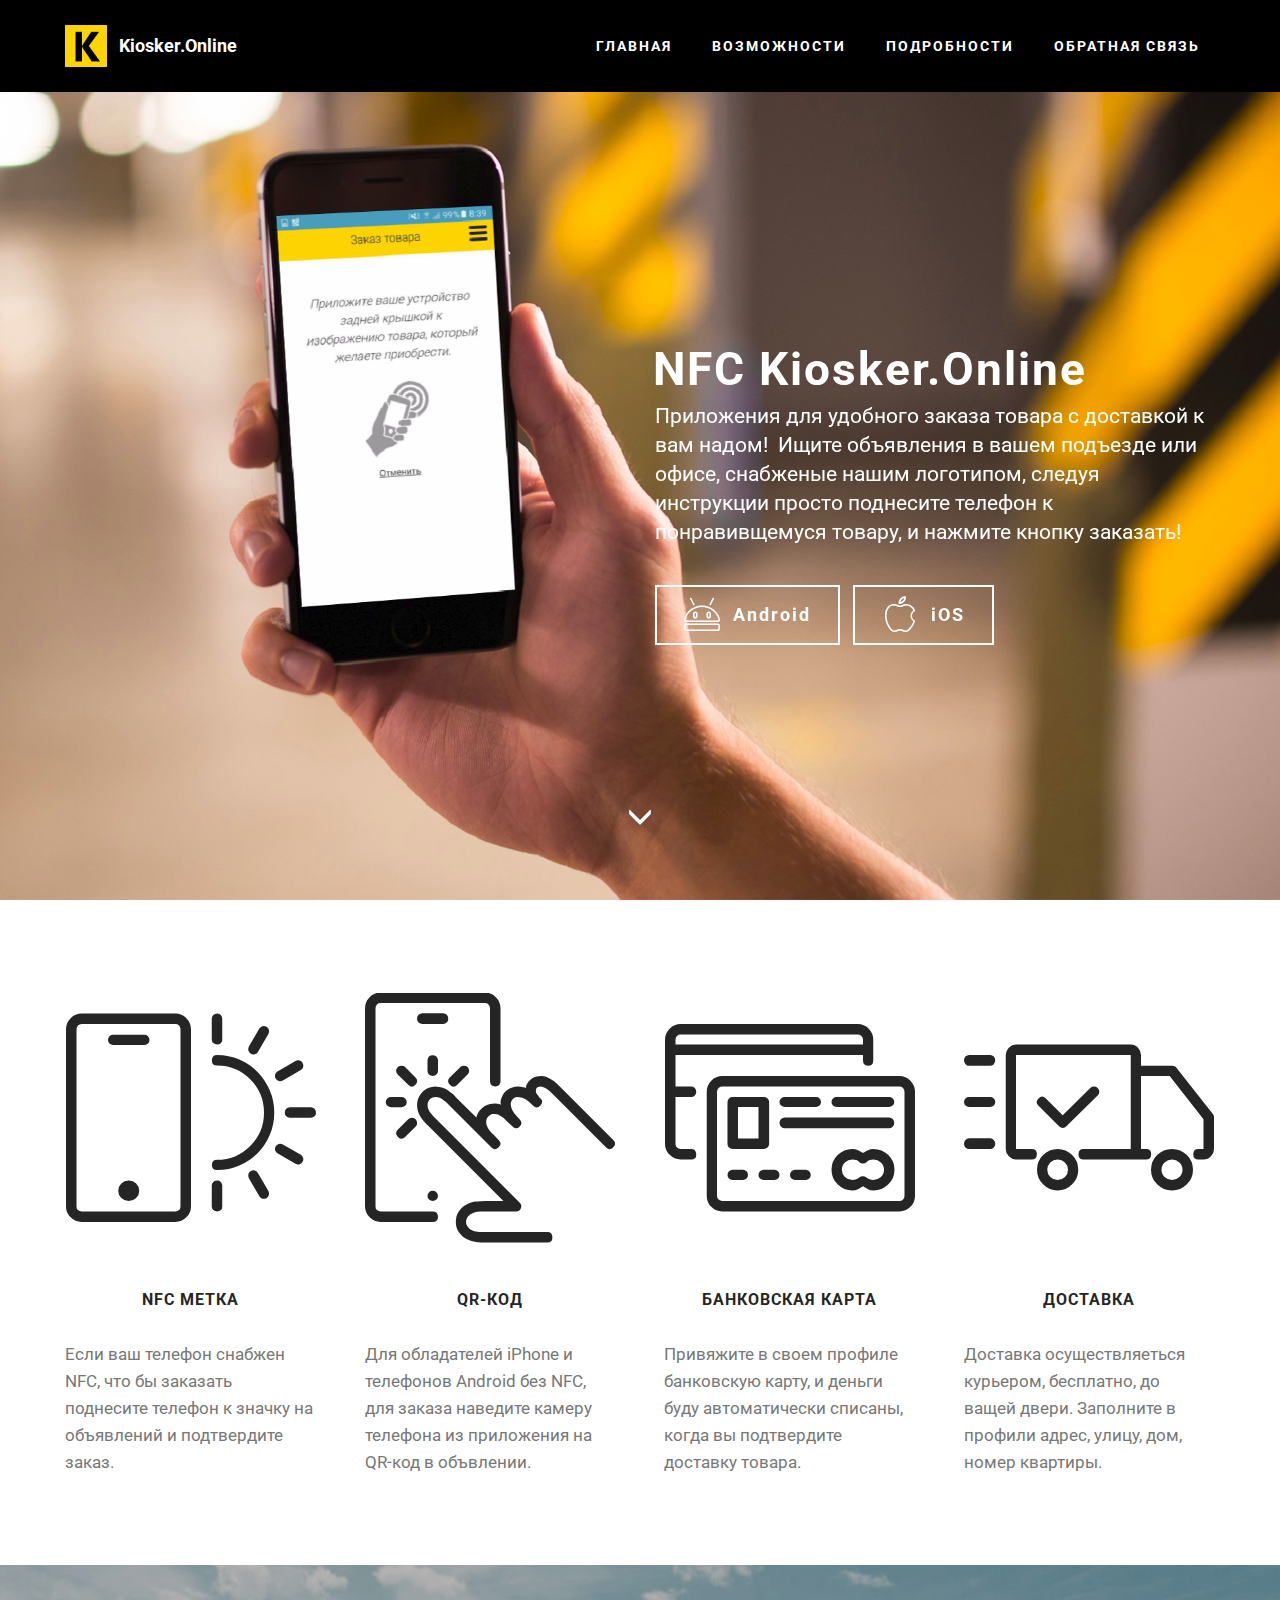
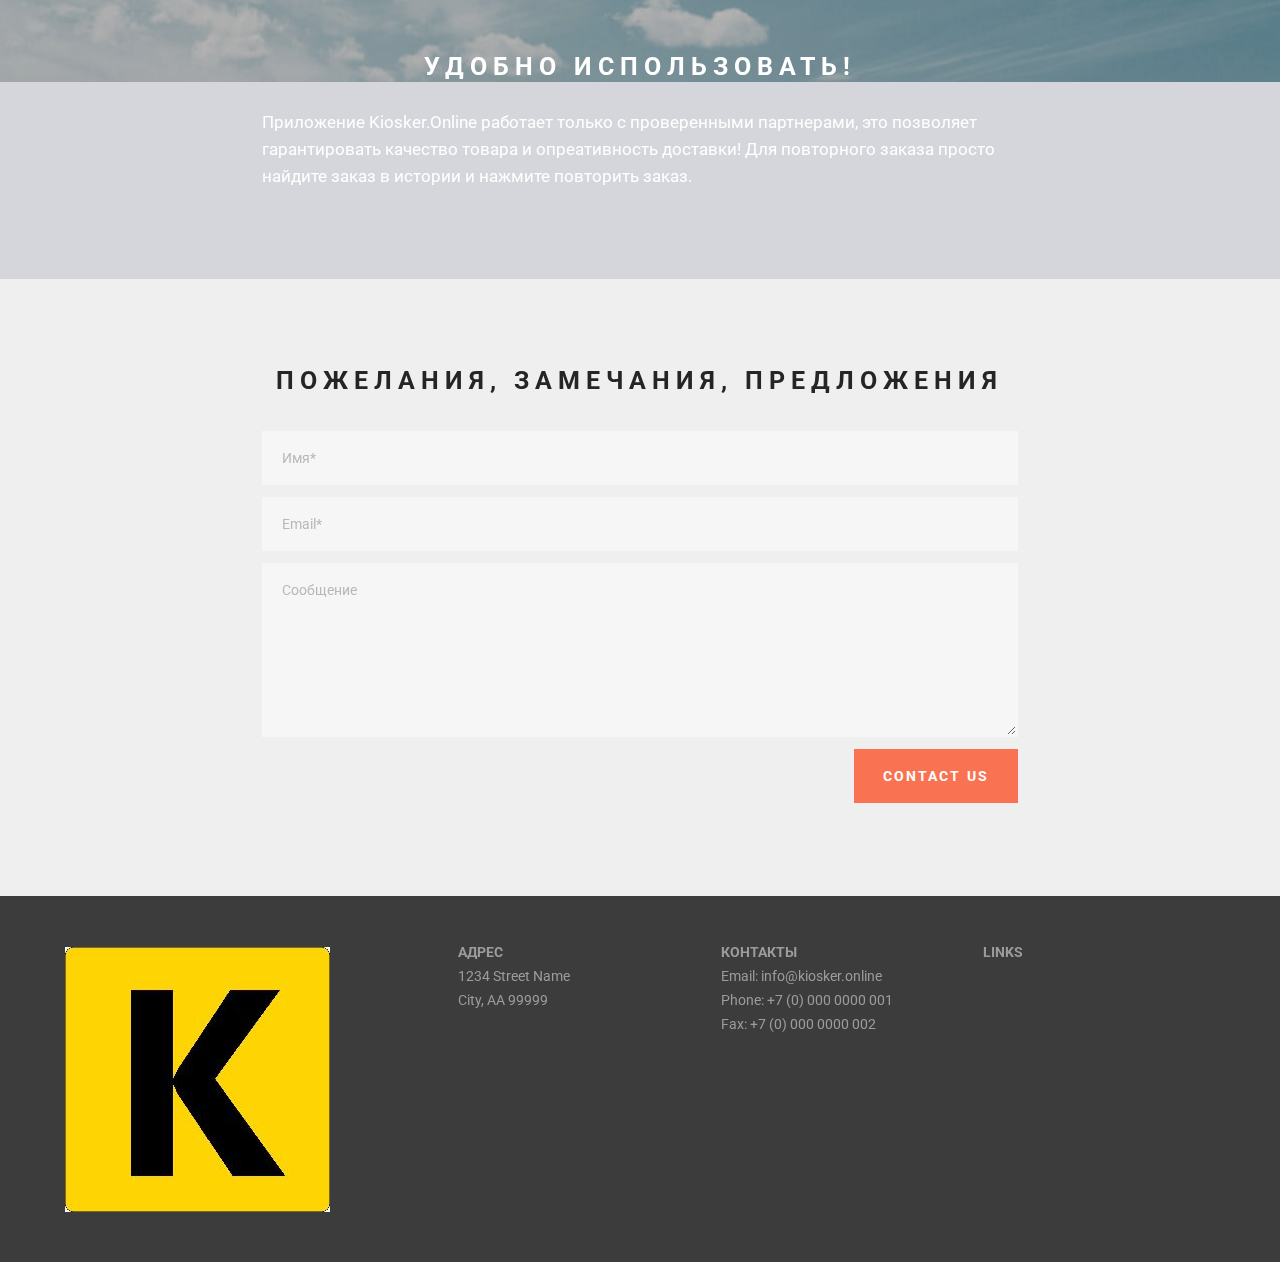
==== commit 0b9e8434: "create github pages" ====
--- a/index.html
+++ b/index.html
@@ -36,7 +36,7 @@
                 <div class="hamburger-icon"></div>
             </button>
 
-            <ul class="nav-dropdown collapse pull-xs-right navbar-toggleable-sm nav navbar-nav" id="exCollapsingNavbar"><li class="nav-item"><a class="nav-link link" href="https://mobirise.com/">ГЛАВНАЯ</a></li><li class="nav-item dropdown"><a class="nav-link link" href="https://mobirise.com/" aria-expanded="true">ВОЗМОЖНОСТИ</a></li><li class="nav-item"><a class="nav-link link" href="https://mobirise.com/" aria-expanded="true">ПОДРОБНОСТИ</a></li></ul>
+            <ul class="nav-dropdown collapse pull-xs-right navbar-toggleable-sm nav navbar-nav" id="exCollapsingNavbar"><li class="nav-item"><a class="nav-link link" href="#top">ГЛАВНАЯ</a></li><li class="nav-item dropdown"><a class="nav-link link" href="index.html#features1-1" aria-expanded="true">ВОЗМОЖНОСТИ</a></li><li class="nav-item"><a class="nav-link link" href="index.html#content5-3" aria-expanded="true">ПОДРОБНОСТИ</a></li><li class="nav-item"><a class="nav-link link" href="index.html#form1-4" aria-expanded="true">ОБРАТНАЯ СВЯЗЬ</a></li></ul>
 
         </div>
 
@@ -44,7 +44,7 @@
 
 </section>
 
-<section class="engine"><a rel="external" href="https://mobirise.com">Mobirise Web Maker</a></section><section class="mbr-box mbr-section mbr-section--relative mbr-section--fixed-size mbr-section--full-height mbr-section--bg-adapted mbr-parallax-background" id="header1-6" style="background-image: url('assets/images/smartmockups0-1-2000x1296.png');">
+<section class="engine"><a rel="external" href="https://mobirise.com">Mobirise Web Site Builder</a></section><section class="mbr-box mbr-section mbr-section--relative mbr-section--fixed-size mbr-section--full-height mbr-section--bg-adapted mbr-parallax-background" id="header1-6" style="background-image: url('assets/images/smartmockups0-1-2000x1296.png');">
     <div class="mbr-box__magnet mbr-box__magnet--sm-padding mbr-box__magnet--center-left mbr-after-navbar">
         
         <div class="mbr-box__container mbr-section__container container">
@@ -176,7 +176,7 @@
                             <div class="hide" data-form-alert-success="true">Спасибо, нам важен каждый клиент! </div>
                         </div>
                         <form action="https://mobirise.com/" method="post" data-form-title="ПОЖЕЛАНИЯ, ЗАМЕЧАНИЯ, ПРЕДЛОЖЕНИЯ">
-                            <input type="hidden" value="IrYfnDgHt0lF+n8051tqb4N6MFujDBCot67UjeYM6ugZHODGiWJWRlu5+l/qphDqP/v6U39AuwqkCB7ndZNNVxnUmn3I4M/RVHMzPq2l0dJ2kVwORsWY8mDXvCJBvxsF" data-form-email="true">
+                            <input type="hidden" value="719QUHb35HsA10BUrAlNbuV8Jq11K539xMUTn59SvXSQqGrCnBA01ofIKEDugZ6z5O3yV2aWPMpgiYZEmbgsIcusbjzofqD+IxRuT8vpryaHrBSDd0Kui36+RDela66P" data-form-email="true">
                             <div class="form-group">
                                 <input type="text" class="form-control" name="name" required="" placeholder="Имя*" data-form-field="Name">
                             </div>
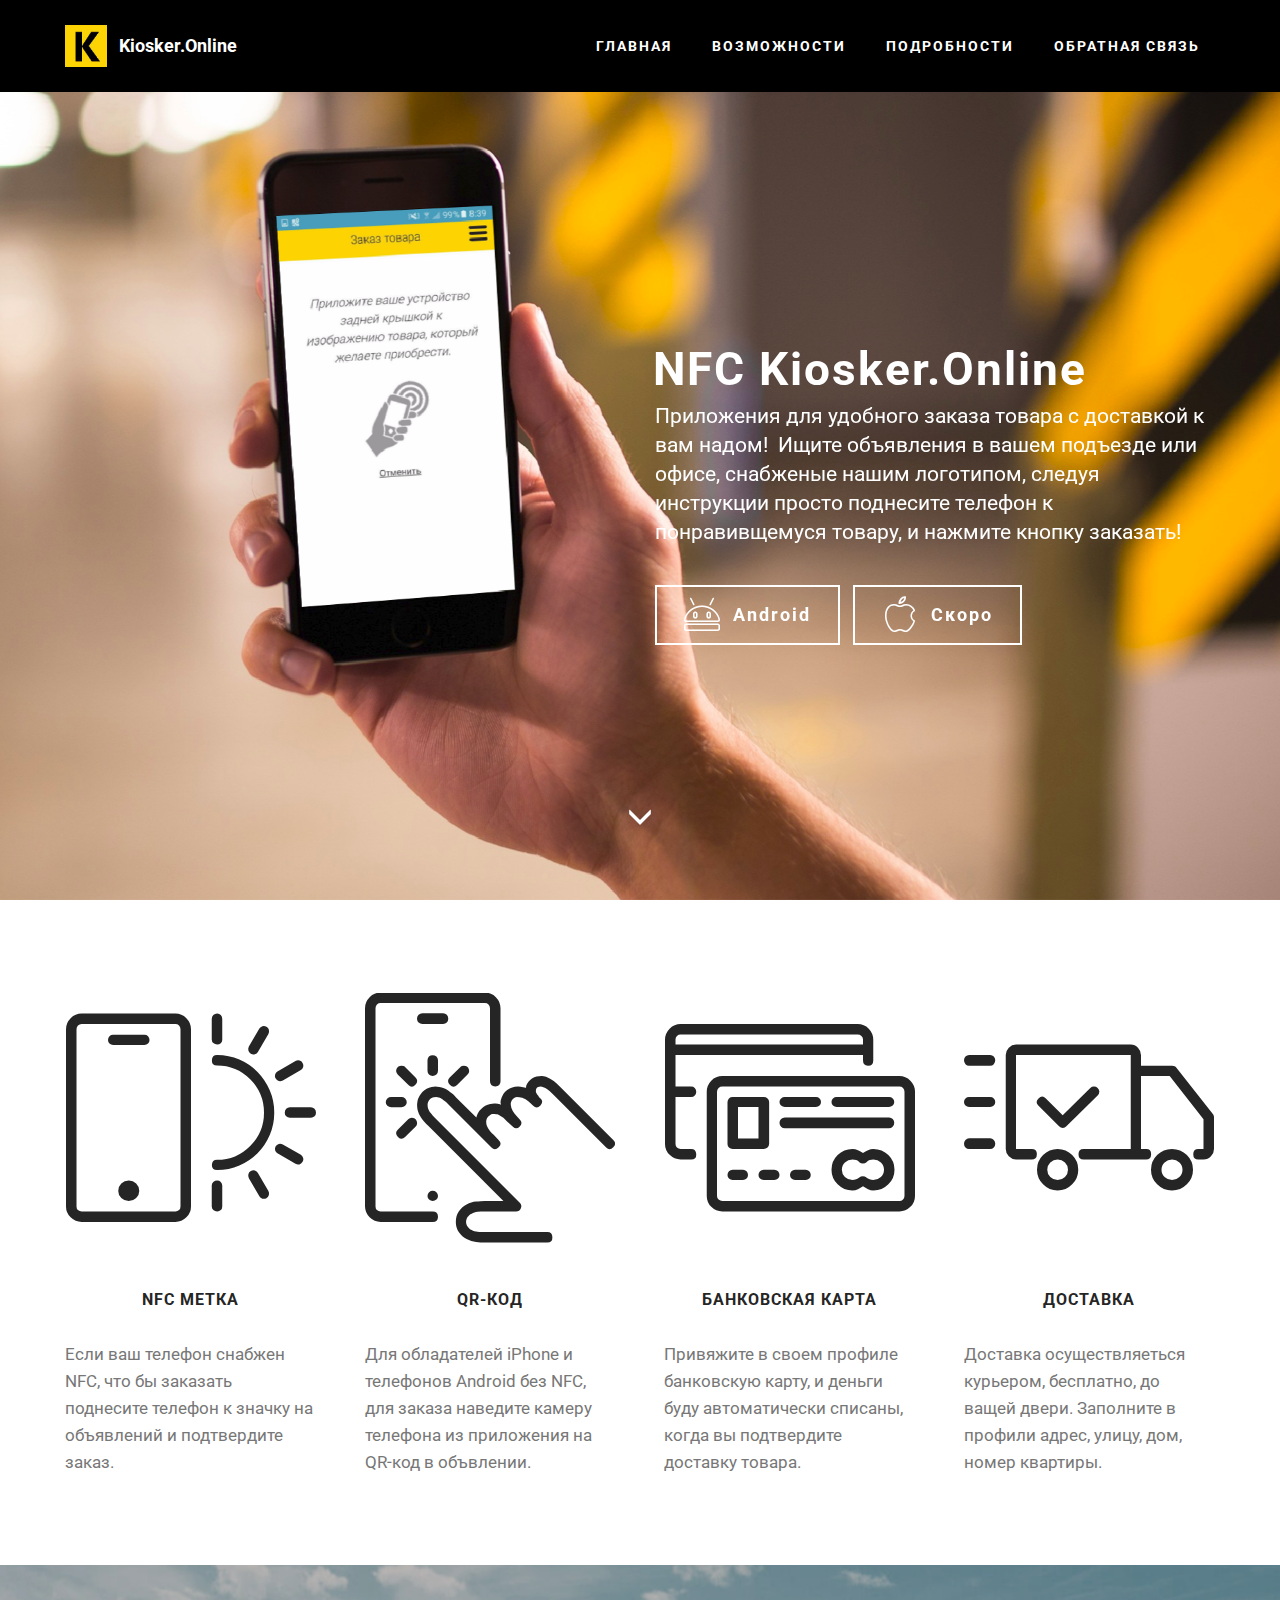
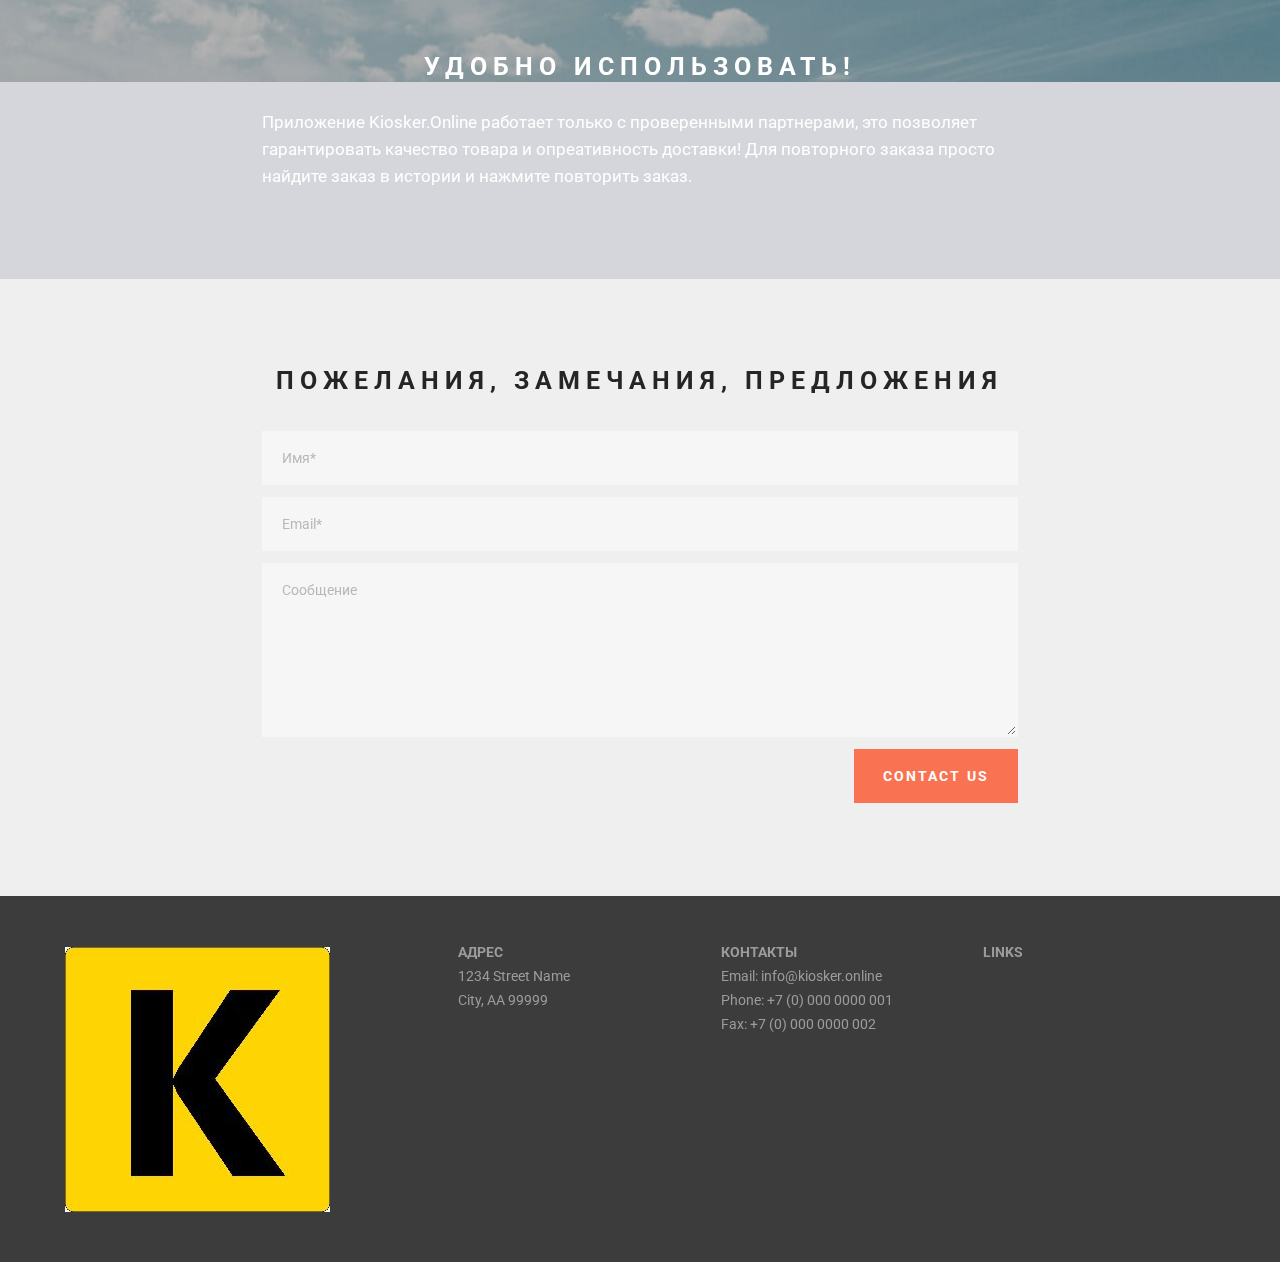
==== commit 4e3e0956: "create github pages" ====
--- a/index.html
+++ b/index.html
@@ -44,7 +44,7 @@
 
 </section>
 
-<section class="engine"><a rel="external" href="https://mobirise.com">Mobirise Web Site Builder</a></section><section class="mbr-box mbr-section mbr-section--relative mbr-section--fixed-size mbr-section--full-height mbr-section--bg-adapted mbr-parallax-background" id="header1-6" style="background-image: url('assets/images/smartmockups0-1-2000x1296.png');">
+<section class="engine"><a rel="external" href="https://mobirise.com">Mobirise Website Builder</a></section><section class="mbr-box mbr-section mbr-section--relative mbr-section--fixed-size mbr-section--full-height mbr-section--bg-adapted mbr-parallax-background" id="header1-6" style="background-image: url('assets/images/smartmockups0-1-2000x1296.png');">
     <div class="mbr-box__magnet mbr-box__magnet--sm-padding mbr-box__magnet--center-left mbr-after-navbar">
         
         <div class="mbr-box__container mbr-section__container container">
@@ -54,7 +54,7 @@
                         <h1 class="mbr-hero__text">NFC Kiosker.Online</h1>
                         <p class="mbr-hero__subtext">Приложения для удобного заказа товара с доставкой к вам надом! &nbsp;Ищите объявления в вашем подъезде или офисе, снабженые нашим логотипом, следуя инструкции просто поднесите телефон к понравивщемуся товару, и нажмите кнопку заказать!&nbsp;</p>
                     </div>
-                    <div class="mbr-buttons btn-inverse mbr-buttons--left"><a class="mbr-buttons__btn btn btn-lg animated fadeInUp delay btn-default" href="https://play.google.com/store/apps/details?id=com.ionicframework.nfc_kiosker" target="_blank"><span class="mbri-android mbr-iconfont mbr-iconfont-btn"></span>Android</a> <a class="mbr-buttons__btn btn btn-lg animated fadeInUp delay btn-default" href="index.html"><span class="mbri-apple mbr-iconfont mbr-iconfont-btn"></span>iOS</a> </div>
+                    <div class="mbr-buttons btn-inverse mbr-buttons--left"><a class="mbr-buttons__btn btn btn-lg animated fadeInUp delay btn-default" href="https://play.google.com/store/apps/details?id=com.ionicframework.nfc_kiosker" target="_blank"><span class="mbri-android mbr-iconfont mbr-iconfont-btn"></span>Android</a> <a class="mbr-buttons__btn btn btn-lg animated fadeInUp delay btn-default" href="index.html"><span class="mbri-apple mbr-iconfont mbr-iconfont-btn"></span>Скоро</a> </div>
                 </div></div>
             </div></div>
         </div>
@@ -176,7 +176,7 @@
                             <div class="hide" data-form-alert-success="true">Спасибо, нам важен каждый клиент! </div>
                         </div>
                         <form action="https://mobirise.com/" method="post" data-form-title="ПОЖЕЛАНИЯ, ЗАМЕЧАНИЯ, ПРЕДЛОЖЕНИЯ">
-                            <input type="hidden" value="719QUHb35HsA10BUrAlNbuV8Jq11K539xMUTn59SvXSQqGrCnBA01ofIKEDugZ6z5O3yV2aWPMpgiYZEmbgsIcusbjzofqD+IxRuT8vpryaHrBSDd0Kui36+RDela66P" data-form-email="true">
+                            <input type="hidden" value="kj+14SP2A+UFCaHow/xJ/4q53hR8o0Zv2TBwgjEcglGjcMll5CmNiCdzTLln0n+/pHBgcTJXYeNpOLpoj6sMlz7FMTIk8GIjDeDXo0D0nb+eInv5dlth+Ogy6F7ApDvJ" data-form-email="true">
                             <div class="form-group">
                                 <input type="text" class="form-control" name="name" required="" placeholder="Имя*" data-form-field="Name">
                             </div>
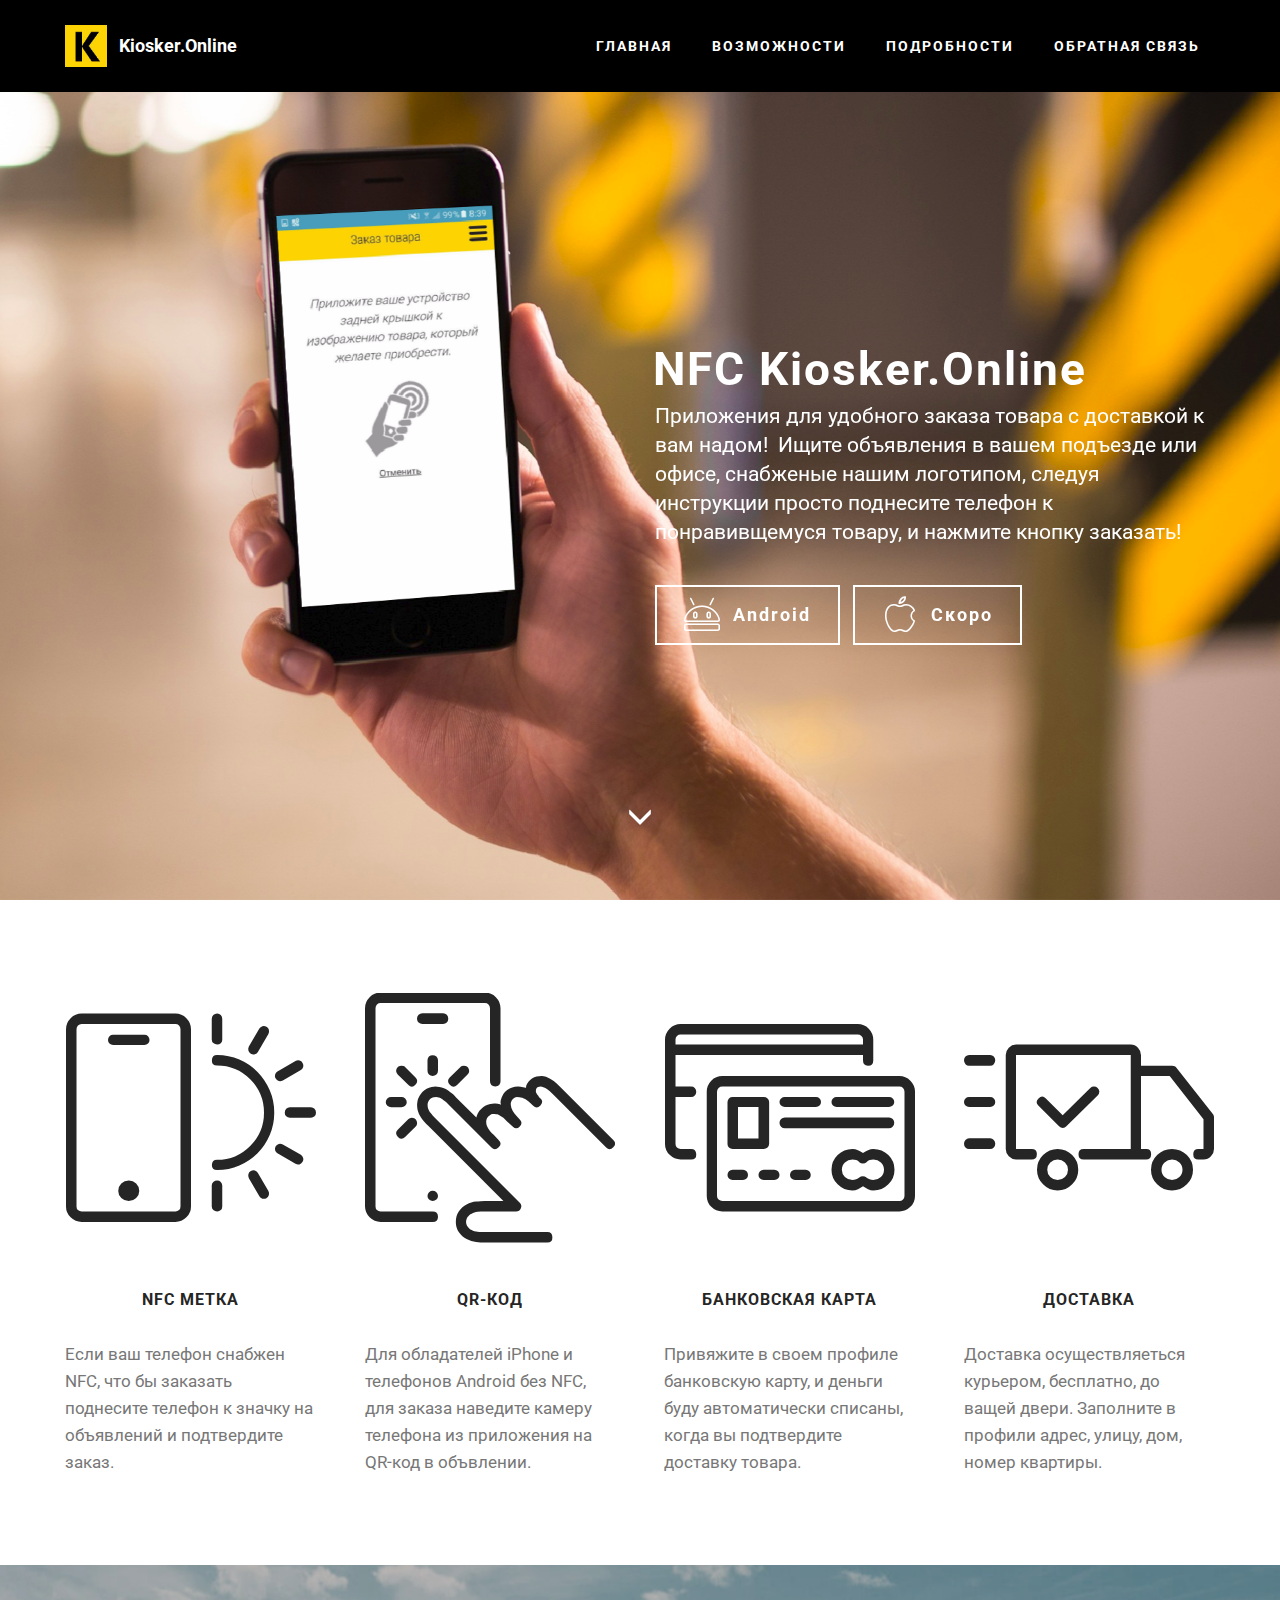
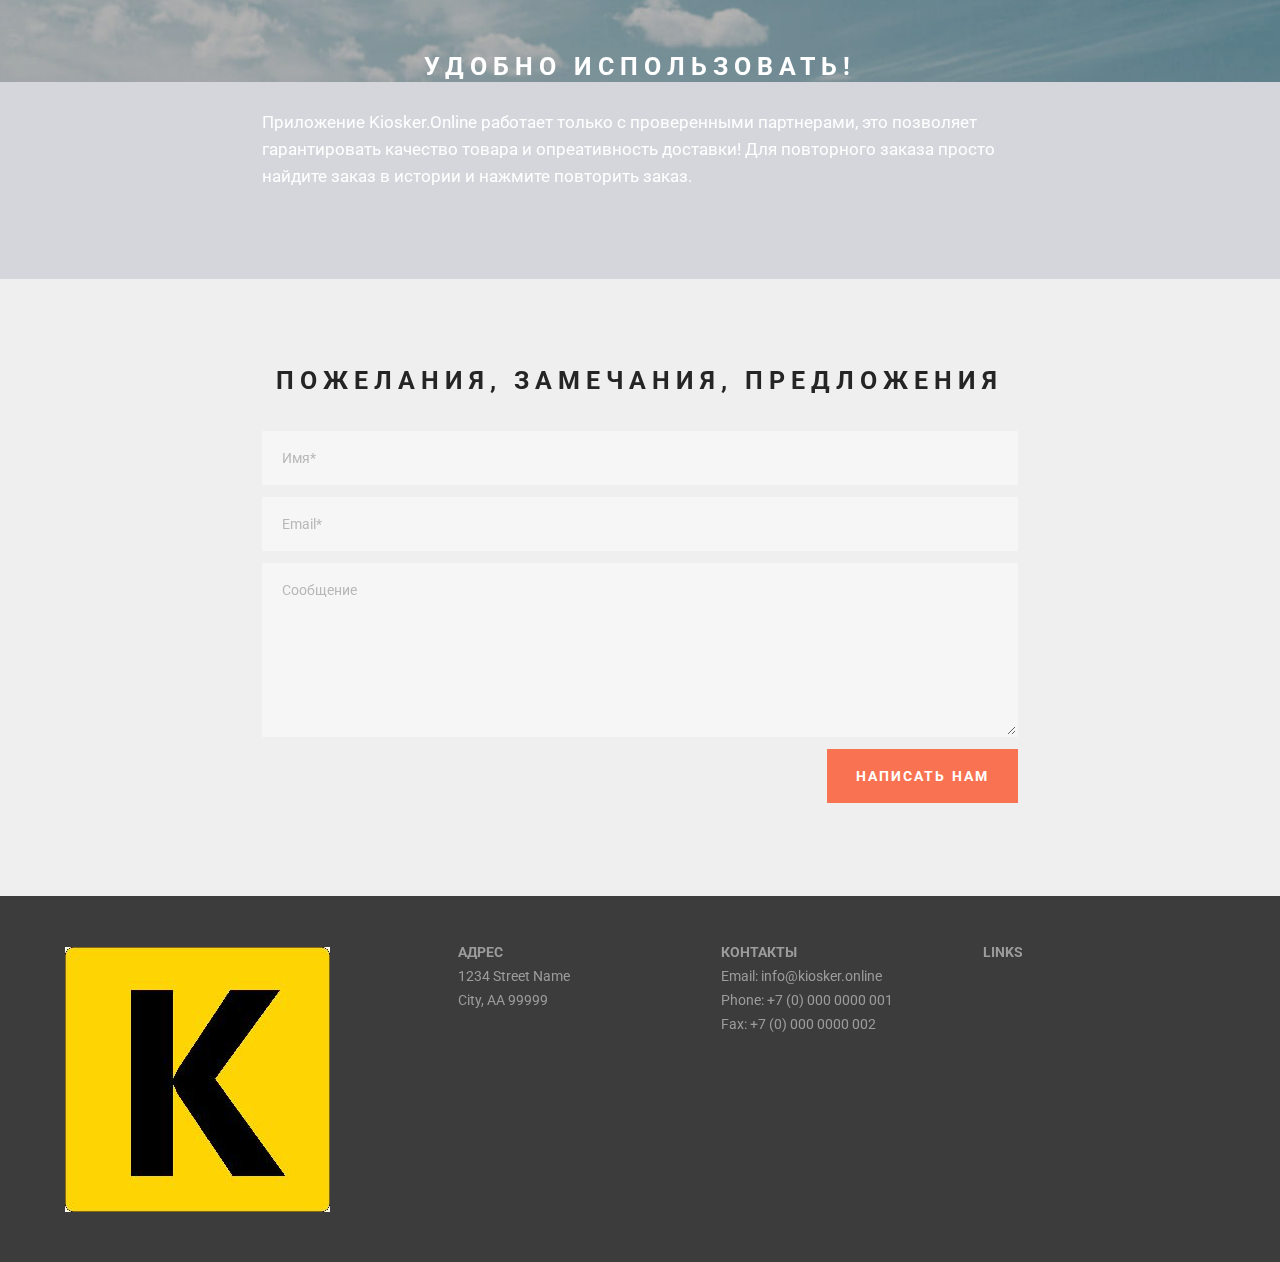
==== commit aee82d04: "create github pages" ====
--- a/index.html
+++ b/index.html
@@ -44,7 +44,7 @@
 
 </section>
 
-<section class="engine"><a rel="external" href="https://mobirise.com">Mobirise Website Builder</a></section><section class="mbr-box mbr-section mbr-section--relative mbr-section--fixed-size mbr-section--full-height mbr-section--bg-adapted mbr-parallax-background" id="header1-6" style="background-image: url('assets/images/smartmockups0-1-2000x1296.png');">
+<section class="engine"><a rel="external" href="https://mobirise.com">Mobirise Site Builder</a></section><section class="mbr-box mbr-section mbr-section--relative mbr-section--fixed-size mbr-section--full-height mbr-section--bg-adapted mbr-parallax-background" id="header1-6" style="background-image: url('assets/images/smartmockups0-1-2000x1296.png');">
     <div class="mbr-box__magnet mbr-box__magnet--sm-padding mbr-box__magnet--center-left mbr-after-navbar">
         
         <div class="mbr-box__container mbr-section__container container">
@@ -176,7 +176,7 @@
                             <div class="hide" data-form-alert-success="true">Спасибо, нам важен каждый клиент! </div>
                         </div>
                         <form action="https://mobirise.com/" method="post" data-form-title="ПОЖЕЛАНИЯ, ЗАМЕЧАНИЯ, ПРЕДЛОЖЕНИЯ">
-                            <input type="hidden" value="kj+14SP2A+UFCaHow/xJ/4q53hR8o0Zv2TBwgjEcglGjcMll5CmNiCdzTLln0n+/pHBgcTJXYeNpOLpoj6sMlz7FMTIk8GIjDeDXo0D0nb+eInv5dlth+Ogy6F7ApDvJ" data-form-email="true">
+                            <input type="hidden" value="63PFD0TEoaM2zmDh1poJO0LImOgQ1+nLqWdtTG7smDnkPO1S8iqfDOQ2IGNJmtSeAcOPP8VOdFwwjgYfRmXAZyHof35B86W2m8gEXBZliYfpucOF7wtd1MjvrCPQP/+R" data-form-email="true">
                             <div class="form-group">
                                 <input type="text" class="form-control" name="name" required="" placeholder="Имя*" data-form-field="Name">
                             </div>
@@ -187,7 +187,7 @@
                             <div class="form-group">
                                 <textarea class="form-control" name="message" rows="7" placeholder="Сообщение" data-form-field="Message"></textarea>
                             </div>
-                            <div class="mbr-buttons mbr-buttons--right"><button type="submit" class="mbr-buttons__btn btn btn-lg btn-danger">CONTACT US</button></div>
+                            <div class="mbr-buttons mbr-buttons--right"><button type="submit" class="mbr-buttons__btn btn btn-lg btn-danger">НАПИСАТЬ НАМ</button></div>
                         </form>
                     </div>
                 </div>
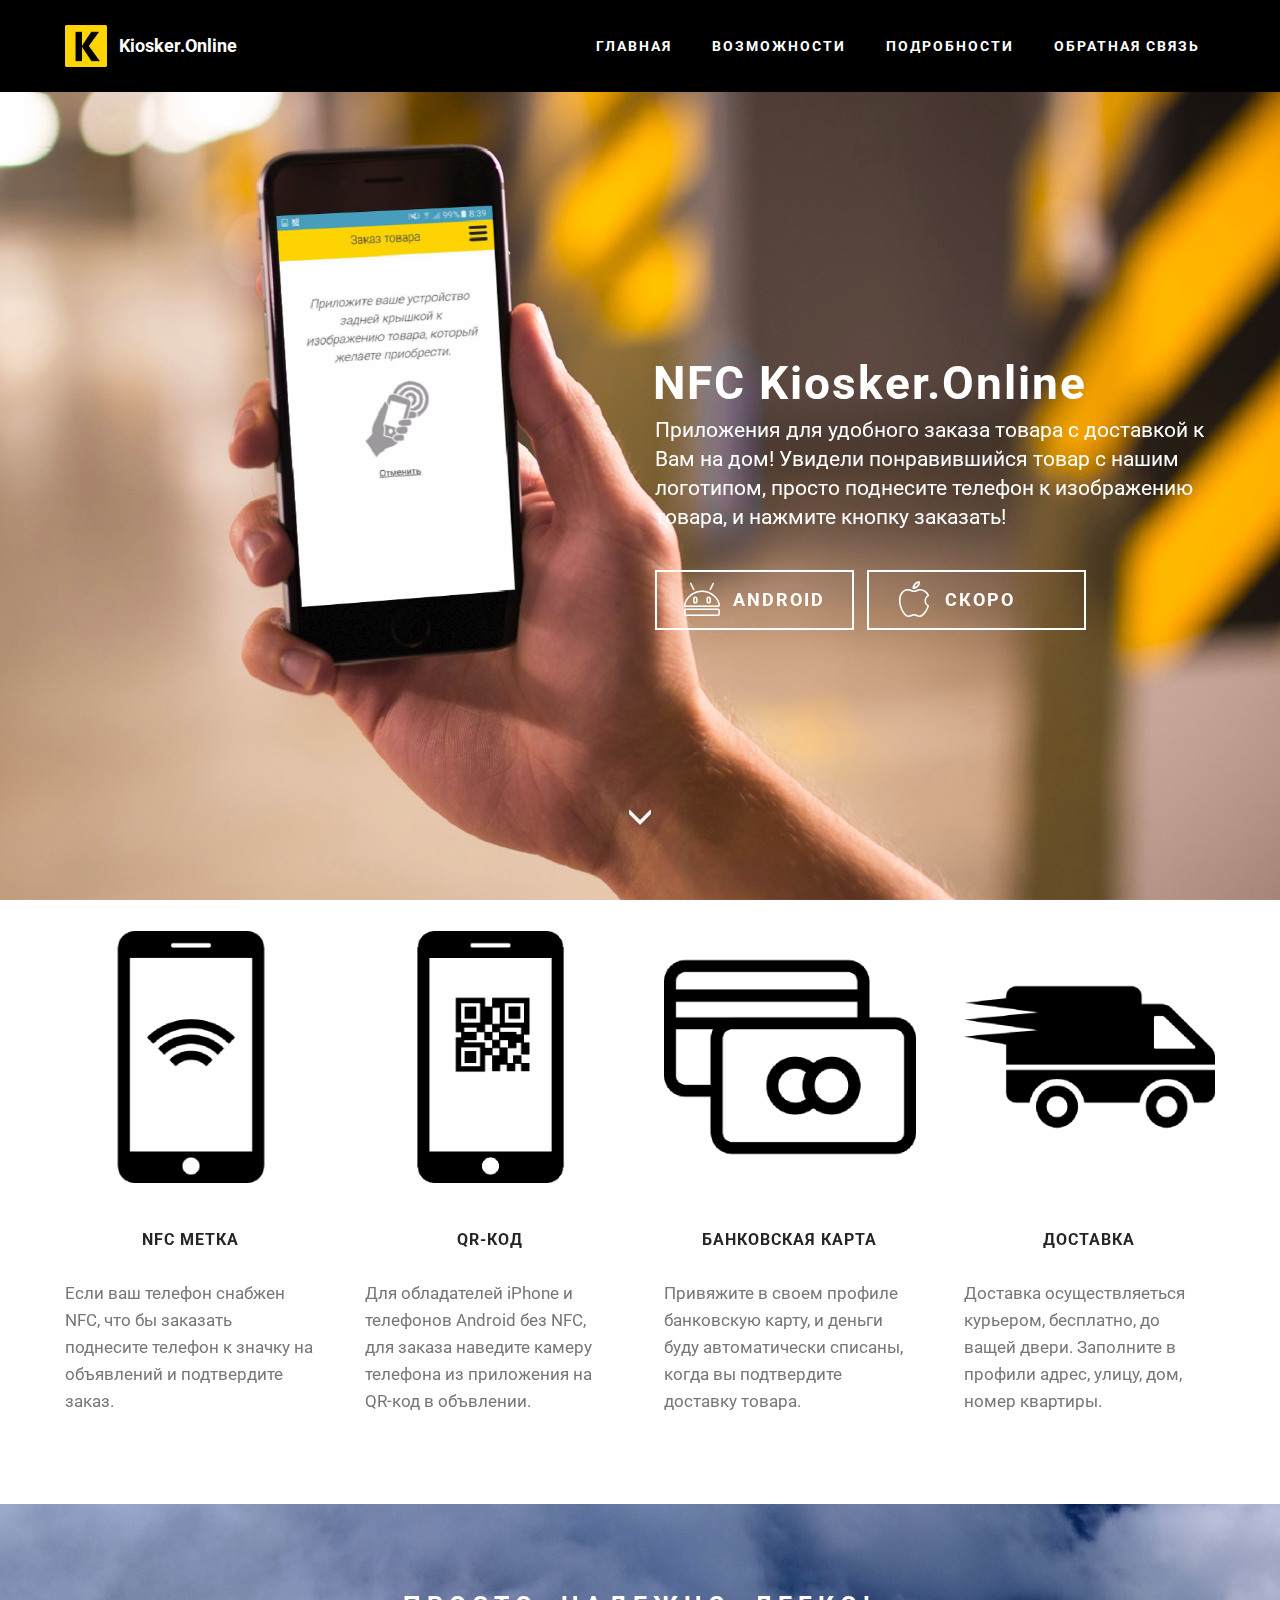
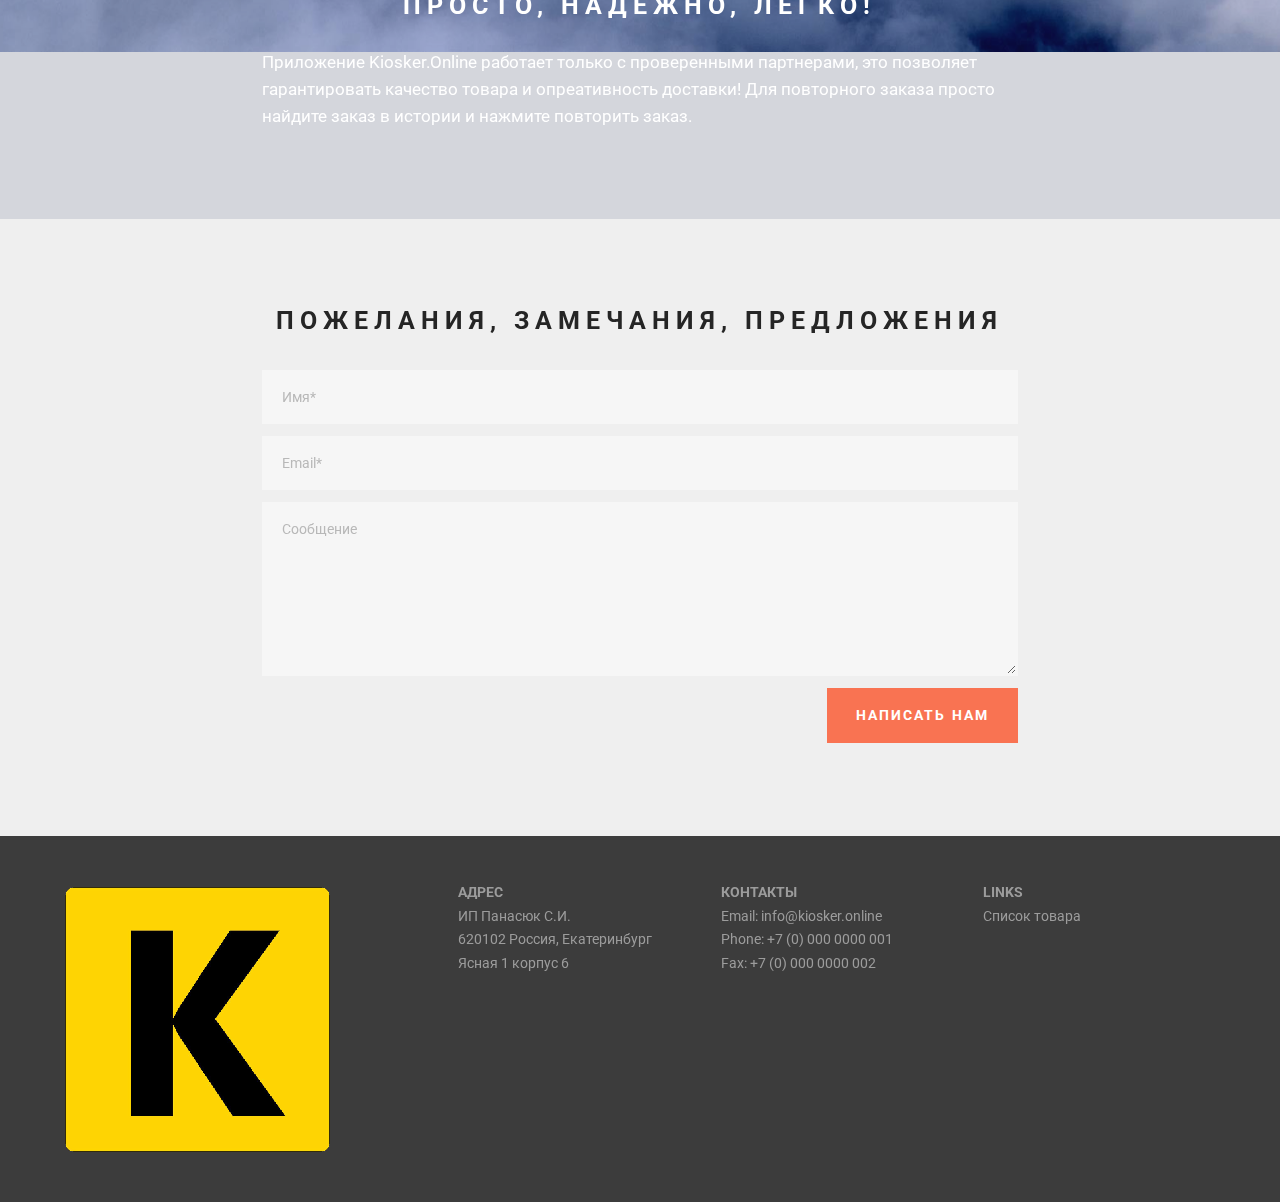
==== commit 153e6773: "create github pages" ====
--- a/index.html
+++ b/index.html
@@ -6,7 +6,7 @@
   <meta http-equiv="X-UA-Compatible" content="IE=edge">
   <meta name="generator" content="Mobirise v3.12.1, mobirise.com">
   <meta name="viewport" content="width=device-width, initial-scale=1">
-  <link rel="shortcut icon" href="assets/images/logo.png" type="image/x-icon">
+  <link rel="shortcut icon" href="assets/images/nfclogo-128x128.png" type="image/x-icon">
   <meta name="description" content="">
   
   <link rel="stylesheet" href="https://fonts.googleapis.com/css?family=Roboto:700,400&amp;subset=cyrillic,latin,greek,vietnamese">
@@ -28,7 +28,7 @@
         <div class="container">
 
             <div class="navbar-brand">
-                <a href="index.html" class="navbar-logo"><img src="assets/images/photo-2017-03-14-15-46-128x128.jpg" alt="Mobirise"></a>
+                <a href="#top" class="navbar-logo"><img src="assets/images/nfclogo-1-128x128.png" alt="Mobirise"></a>
                 <a class="text-white" href="https://mobirise.com">Kiosker.Online</a>
             </div>
 
@@ -52,9 +52,9 @@
                 <div class="row"><div class=" col-sm-6 col-sm-offset-6">
                     <div class="mbr-hero animated fadeInUp">
                         <h1 class="mbr-hero__text">NFC Kiosker.Online</h1>
-                        <p class="mbr-hero__subtext">Приложения для удобного заказа товара с доставкой к вам надом! &nbsp;Ищите объявления в вашем подъезде или офисе, снабженые нашим логотипом, следуя инструкции просто поднесите телефон к понравивщемуся товару, и нажмите кнопку заказать!&nbsp;</p>
-                    </div>
-                    <div class="mbr-buttons btn-inverse mbr-buttons--left"><a class="mbr-buttons__btn btn btn-lg animated fadeInUp delay btn-default" href="https://play.google.com/store/apps/details?id=com.ionicframework.nfc_kiosker" target="_blank"><span class="mbri-android mbr-iconfont mbr-iconfont-btn"></span>Android</a> <a class="mbr-buttons__btn btn btn-lg animated fadeInUp delay btn-default" href="index.html"><span class="mbri-apple mbr-iconfont mbr-iconfont-btn"></span>Скоро</a> </div>
+                        <p class="mbr-hero__subtext">Приложения для удобного заказа товара с доставкой к Вам на дом!  Увидели понравившийся товар с нашим логотипом, просто поднесите телефон к изображению товара, и нажмите кнопку заказать!</p>
+                    </div>
+                    <div class="mbr-buttons btn-inverse mbr-buttons--left"><a class="mbr-buttons__btn btn btn-lg animated fadeInUp delay btn-default" href="https://play.google.com/store/apps/details?id=com.ionicframework.nfc_kiosker" target="_blank"><span class="mbri-android mbr-iconfont mbr-iconfont-btn"></span>ANDROID</a> <a class="mbr-buttons__btn btn btn-lg animated fadeInUp delay btn-default" href="index.html"><span class="mbri-apple mbr-iconfont mbr-iconfont-btn"></span>СКОРО &nbsp; &nbsp; &nbsp;</a> </div>
                 </div></div>
             </div></div>
         </div>
@@ -69,11 +69,11 @@
 <section class="mbr-section mbr-section--relative mbr-section--fixed-size" id="features1-1" style="background-color: rgb(255, 255, 255);">
     
     
-    <div class="mbr-section__container container mbr-section__container--std-top-padding" style="padding-top: 93px;">
+    <div class="mbr-section__container container mbr-section__container--std-top-padding" style="padding-top: 31px;">
         <div class="mbr-section__row row">
             <div class="mbr-section__col col-xs-12 col-md-3 col-sm-6">
                 <div class="mbr-section__container mbr-section__container--center mbr-section__container--middle">
-                    <figure class="mbr-figure"><span class="mbri-mobirise mbr-iconfont mbr-iconfont-features1"></span></figure>
+                    <figure class="mbr-figure"><img src="assets/images/002-smartphone-with-wireless-internet-600x600.png" class="mbr-figure__img"></figure>
                 </div>
                 <div class="mbr-section__container mbr-section__container--middle">
                     <div class="mbr-header mbr-header--reduce mbr-header--center mbr-header--wysiwyg">
@@ -89,7 +89,7 @@
             </div>
             <div class="mbr-section__col col-xs-12 col-md-3 col-sm-6">
                 <div class="mbr-section__container mbr-section__container--center mbr-section__container--middle">
-                    <figure class="mbr-figure"><span class="mbri-touch mbr-iconfont mbr-iconfont-features1"></span></figure>
+                    <figure class="mbr-figure"><img src="assets/images/qr-600x600.png" class="mbr-figure__img"></figure>
                 </div>
                 <div class="mbr-section__container mbr-section__container--middle">
                     <div class="mbr-header mbr-header--reduce mbr-header--center mbr-header--wysiwyg">
@@ -106,7 +106,7 @@
             <div class="clearfix visible-sm-block"></div>
             <div class="mbr-section__col col-xs-12 col-md-3 col-sm-6">
                 <div class="mbr-section__container mbr-section__container--center mbr-section__container--middle">
-                    <figure class="mbr-figure"><span class="mbri-credit-card mbr-iconfont mbr-iconfont-features1"></span></figure>
+                    <figure class="mbr-figure"><img src="assets/images/001-credit-card-600x600.png" class="mbr-figure__img"></figure>
                 </div>
                 <div class="mbr-section__container mbr-section__container--middle">
                     <div class="mbr-header mbr-header--reduce mbr-header--center mbr-header--wysiwyg">
@@ -123,7 +123,7 @@
             
             <div class="mbr-section__col col-xs-12 col-md-3 col-sm-6">
                 <div class="mbr-section__container mbr-section__container--center mbr-section__container--middle">
-                    <figure class="mbr-figure"><span class="mbri-delivery mbr-iconfont mbr-iconfont-features1"></span></figure>
+                    <figure class="mbr-figure"><img src="assets/images/logistics-delivery-truck-in-movement-600x600.png" class="mbr-figure__img"></figure>
                 </div>
                 <div class="mbr-section__container mbr-section__container--middle">
                     <div class="mbr-header mbr-header--reduce mbr-header--center mbr-header--wysiwyg">
@@ -144,12 +144,12 @@
     </div>
 </section>
 
-<section class="mbr-section mbr-section--relative mbr-section--fixed-size mbr-parallax-background" id="content5-3" style="background-image: url(assets/images/bg3.jpg);">
+<section class="mbr-section mbr-section--relative mbr-section--fixed-size mbr-parallax-background" id="content5-3" style="background-image: url(assets/images/mbr-2000x1209.jpg);">
     <div class="mbr-overlay" style="opacity: 0.2; background-color: rgb(40, 50, 78);"></div>
     <div class="mbr-section__container container mbr-section__container--first" style="padding-top: 93px;">
         <div class="mbr-header mbr-header--wysiwyg row">
             <div class="col-sm-8 col-sm-offset-2">
-                <h3 class="mbr-header__text">УДОБНО ИСПОЛЬЗОВАТЬ!</h3>
+                <h3 class="mbr-header__text">ПРОСТО, НАДЕЖНО, ЛЕГКО!</h3>
                 
             </div>
         </div>
@@ -176,7 +176,7 @@
                             <div class="hide" data-form-alert-success="true">Спасибо, нам важен каждый клиент! </div>
                         </div>
                         <form action="https://mobirise.com/" method="post" data-form-title="ПОЖЕЛАНИЯ, ЗАМЕЧАНИЯ, ПРЕДЛОЖЕНИЯ">
-                            <input type="hidden" value="63PFD0TEoaM2zmDh1poJO0LImOgQ1+nLqWdtTG7smDnkPO1S8iqfDOQ2IGNJmtSeAcOPP8VOdFwwjgYfRmXAZyHof35B86W2m8gEXBZliYfpucOF7wtd1MjvrCPQP/+R" data-form-email="true">
+                            <input type="hidden" value="fOiLyeZgO3AKaGFcF4DrWzbrW5GJblpObf81MX3VbIEeTQ/7utf7yg7iWuhWwc5vz3u6oAZYQCtehDpo09Sa822bQ03GSwpBSFJE+wE+dblYB1Xxzc9Y8A13AYWyfk0P" data-form-email="true">
                             <div class="form-group">
                                 <input type="text" class="form-control" name="name" required="" placeholder="Имя*" data-form-field="Name">
                             </div>
@@ -201,14 +201,12 @@
     <div class="mbr-section__container container">
         <div class="mbr-contacts mbr-contacts--wysiwyg row" style="padding-top: 45px; padding-bottom: 45px;">
             <div class="col-sm-4">
-                <div><a href="index.html"><img src="assets/images/photo-2017-03-14-15-46-265x265.jpg" class="mbr-contacts__img mbr-contacts__img--left"></a></div>
+                <div><a href="#top"><img src="assets/images/nfclogo-265x265.png" class="mbr-contacts__img mbr-contacts__img--left"></a></div>
             </div>
             <div class="col-sm-8">
                 <div class="row">
                     <div class="col-sm-4">
-                        <p class="mbr-contacts__text"><strong>АДРЕС</strong><br>
-1234 Street Name<br>
-City, AA 99999</p>
+                        <p class="mbr-contacts__text"><strong>АДРЕС</strong><br>ИП Панасюк С.И. <br>620102 Россия, Екатеринбург Ясная 1 корпус 6<br></p>
                     </div>
                     <div class="col-sm-4">
                         <p class="mbr-contacts__text"><strong>КОНТАКТЫ</strong><br>
@@ -216,7 +214,7 @@
 Phone: +7 (0) 000 0000 001<br>
 Fax: +7 (0) 000 0000 002</p>
                     </div>
-                    <div class="col-sm-4"><p class="mbr-contacts__text"><strong>LINKS</strong></p><ul class="mbr-contacts__list"><li><br></li></ul></div>
+                    <div class="col-sm-4"><p class="mbr-contacts__text"><strong>LINKS</strong></p><ul class="mbr-contacts__list"><li>Список товара</li></ul></div>
                 </div>
             </div>
         </div>
--- a/assets/mobirise/css/mbr-additional.css
+++ b/assets/mobirise/css/mbr-additional.css
@@ -35,3 +35,44 @@
 #content5-3 .mbr-article {
   color: #fff;
 }
+#content5-3 .mbr-article P {
+  color: #ffffff;
+}
+#msg-box4-b .mbr-header__text {
+  color: #000000;
+}
+#msg-box4-b .mbr-header__subtext {
+  color: #ffffff;
+}
+#msg-box4-b .mbr-article {
+  color: #ffffff;
+}
+#msg-box4-c .mbr-header__text {
+  color: #000000;
+}
+#msg-box4-c .mbr-header__subtext {
+  color: #ffffff;
+}
+#msg-box4-c .mbr-article {
+  color: #ffffff;
+}
+#dropdown-menu-7 .hide-buttons [data-button] {
+  display: none !important;
+}
+#dropdown-menu-7 .nav .link,
+#dropdown-menu-7 .dropdown-item {
+  font-size: 1em;
+  color: #ffffff;
+}
+#dropdown-menu-7 .navbar,
+#dropdown-menu-7 .dropdown-menu {
+  background: #000000;
+}
+#dropdown-menu-7 .dropdown-menu .dropdown-toggle[aria-expanded="true"],
+#dropdown-menu-7 .dropdown-menu a:hover,
+#dropdown-menu-7 .dropdown-menu a:focus {
+  background: #000000;
+}
+#dropdown-menu-7 .navbar-toggler {
+  color: #ffffff;
+}
